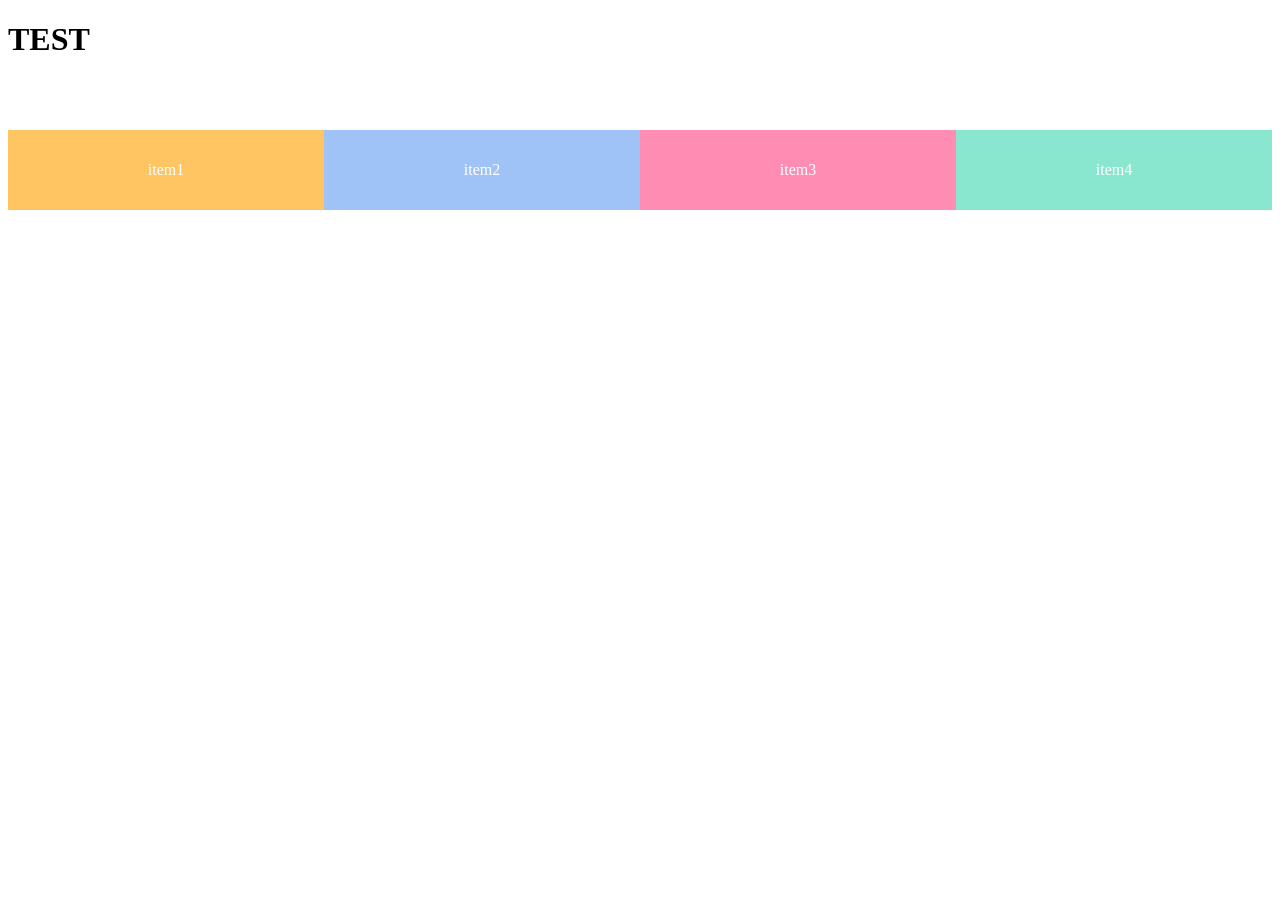
==== index.html @ 7c32e15a "Update index.html" ====
<!DOCTYPE html>
<html lang="jp">
<head>
  <meta charset="UTF-8">
  <meta name="viewport" content="width=device-width, initial-scale=1.0">
  <meta http-equiv="X-UA-Compatible" content="ie=edge">
  <link rel="stylesheet" href="stylesheet.css">
  <title>190914test</title>
</head>
<body>
  <h1>TEST</h1>
  <ul class="flex-list">
    <li class="li1">item1</li>
    <li class="li2">item2</li>
    <li class="li3">item3</li>
    <li class="li4">item4</li>
  </ul>
</body>
</html>
---- stylesheet.css ----
ul {
  list-style: none;
  margin: 0;
  padding: 50px 0px;
  text-align: center;
}

li {
  color: white;
  height: 80px;
  line-height: 80px;
}

.li1 {
  background-color: #ffc562;
}

.li2 {
  background-color: #a0c3f7;
}

.li3 {
  background-color: #ff8db3;
}

.li4 {
  background-color: #88e7ce;
}

.flex-list {
  display: flex;
}

.flex-list li {
  flex: auto;

}



@media (max-width: 1000px) {
  .flex-list {
    flex-wrap: wrap;
  }

  .flex-list li {
    width: 50%;
  }

}


@media (max-width: 640px) {
  .flex-list {
    flex-direction: column;
  }

  .flex-list li {
    margin: 0 auto;
  }

}
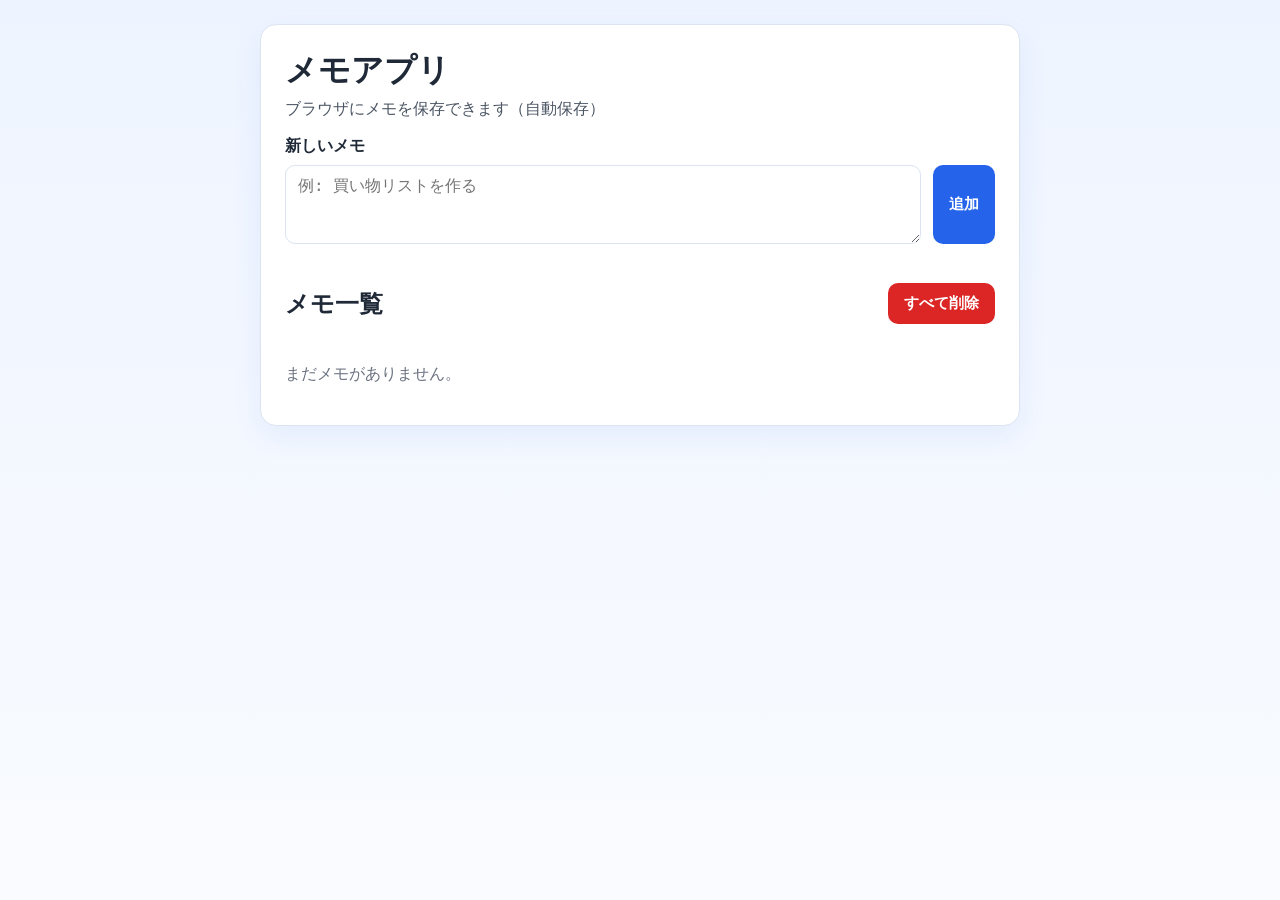
==== commit 037d312a: "Add browser memo app with localStorage persistence" ====
--- a/index.html
+++ b/index.html
@@ -1,19 +1,44 @@
 <!DOCTYPE html>
-<html lang="jp">
+<html lang="ja">
 <head>
   <meta charset="UTF-8">
   <meta name="viewport" content="width=device-width, initial-scale=1.0">
-  <meta http-equiv="X-UA-Compatible" content="ie=edge">
   <link rel="stylesheet" href="stylesheet.css">
-  <title>190914test</title>
+  <title>メモアプリ</title>
 </head>
 <body>
-  <h1>TEST</h1>
-  <ul class="flex-list">
-    <li class="li1">item1</li>
-    <li class="li2">item2</li>
-    <li class="li3">item3</li>
-    <li class="li4">item4</li>
-  </ul>
+  <main class="app">
+    <h1>メモアプリ</h1>
+    <p class="subtitle">ブラウザにメモを保存できます（自動保存）</p>
+
+    <section class="memo-form" aria-label="メモ作成フォーム">
+      <label for="memo-input">新しいメモ</label>
+      <div class="input-row">
+        <textarea id="memo-input" rows="3" placeholder="例: 買い物リストを作る"></textarea>
+        <button id="add-button" type="button">追加</button>
+      </div>
+    </section>
+
+    <section class="memo-list-section" aria-live="polite">
+      <div class="list-header">
+        <h2>メモ一覧</h2>
+        <button id="clear-button" type="button" class="danger">すべて削除</button>
+      </div>
+      <ul id="memo-list" class="memo-list"></ul>
+      <p id="empty-message" class="empty-message">まだメモがありません。</p>
+    </section>
+  </main>
+
+  <template id="memo-item-template">
+    <li class="memo-item">
+      <input class="memo-text" type="text" aria-label="メモ内容">
+      <div class="memo-actions">
+        <button type="button" class="save-button">保存</button>
+        <button type="button" class="delete-button danger">削除</button>
+      </div>
+    </li>
+  </template>
+
+  <script src="script.js" defer></script>
 </body>
 </html>
--- a/stylesheet.css
+++ b/stylesheet.css
@@ -1,62 +1,148 @@
-ul {
-  list-style: none;
-  margin: 0;
-  padding: 50px 0px;
-  text-align: center;
+:root {
+  --bg: #f4f7fb;
+  --card: #ffffff;
+  --text: #1f2937;
+  --primary: #2563eb;
+  --primary-hover: #1d4ed8;
+  --danger: #dc2626;
+  --danger-hover: #b91c1c;
+  --border: #dbe4f0;
 }
 
-li {
-  color: white;
-  height: 80px;
-  line-height: 80px;
+* {
+  box-sizing: border-box;
 }
 
-.li1 {
-  background-color: #ffc562;
+body {
+  margin: 0;
+  font-family: -apple-system, BlinkMacSystemFont, "Segoe UI", sans-serif;
+  color: var(--text);
+  background: linear-gradient(180deg, #eef4ff, #f9fbff);
+  min-height: 100vh;
+  padding: 24px;
 }
 
-.li2 {
-  background-color: #a0c3f7;
+.app {
+  max-width: 760px;
+  margin: 0 auto;
+  background: var(--card);
+  border: 1px solid var(--border);
+  border-radius: 16px;
+  padding: 24px;
+  box-shadow: 0 10px 30px rgba(37, 99, 235, 0.08);
 }
 
-.li3 {
-  background-color: #ff8db3;
+h1 {
+  margin: 0;
 }
 
-.li4 {
-  background-color: #88e7ce;
+.subtitle {
+  color: #4b5563;
+  margin-top: 6px;
 }
 
-.flex-list {
-  display: flex;
+.memo-form label {
+  display: block;
+  font-weight: 600;
+  margin-bottom: 8px;
 }
 
-.flex-list li {
-  flex: auto;
-
+.input-row {
+  display: grid;
+  grid-template-columns: 1fr auto;
+  gap: 12px;
 }
 
+textarea,
+.memo-text {
+  width: 100%;
+  border: 1px solid var(--border);
+  border-radius: 10px;
+  padding: 10px 12px;
+  font-size: 1rem;
+}
 
+button {
+  border: none;
+  border-radius: 10px;
+  padding: 10px 16px;
+  font-size: 0.95rem;
+  font-weight: 600;
+  color: #fff;
+  background: var(--primary);
+  cursor: pointer;
+}
 
-@media (max-width: 1000px) {
-  .flex-list {
-    flex-wrap: wrap;
+button:hover {
+  background: var(--primary-hover);
+}
+
+button.danger {
+  background: var(--danger);
+}
+
+button.danger:hover {
+  background: var(--danger-hover);
+}
+
+.memo-list-section {
+  margin-top: 24px;
+}
+
+.list-header {
+  display: flex;
+  justify-content: space-between;
+  align-items: center;
+  gap: 12px;
+}
+
+.memo-list {
+  list-style: none;
+  margin: 12px 0 0;
+  padding: 0;
+  display: grid;
+  gap: 12px;
+}
+
+.memo-item {
+  border: 1px solid var(--border);
+  border-radius: 12px;
+  padding: 10px;
+  display: grid;
+  gap: 10px;
+  background: #fdfefe;
+}
+
+.memo-actions {
+  display: flex;
+  justify-content: flex-end;
+  gap: 8px;
+}
+
+.empty-message {
+  color: #6b7280;
+  margin-top: 12px;
+}
+
+@media (max-width: 640px) {
+  body {
+    padding: 16px;
   }
 
-  .flex-list li {
-    width: 50%;
+  .app {
+    padding: 16px;
   }
 
-}
+  .input-row {
+    grid-template-columns: 1fr;
+  }
 
+  .list-header {
+    flex-direction: column;
+    align-items: stretch;
+  }
 
-@media (max-width: 640px) {
-  .flex-list {
+  .memo-actions {
     flex-direction: column;
   }
-
-  .flex-list li {
-    margin: 0 auto;
-  }
-
 }
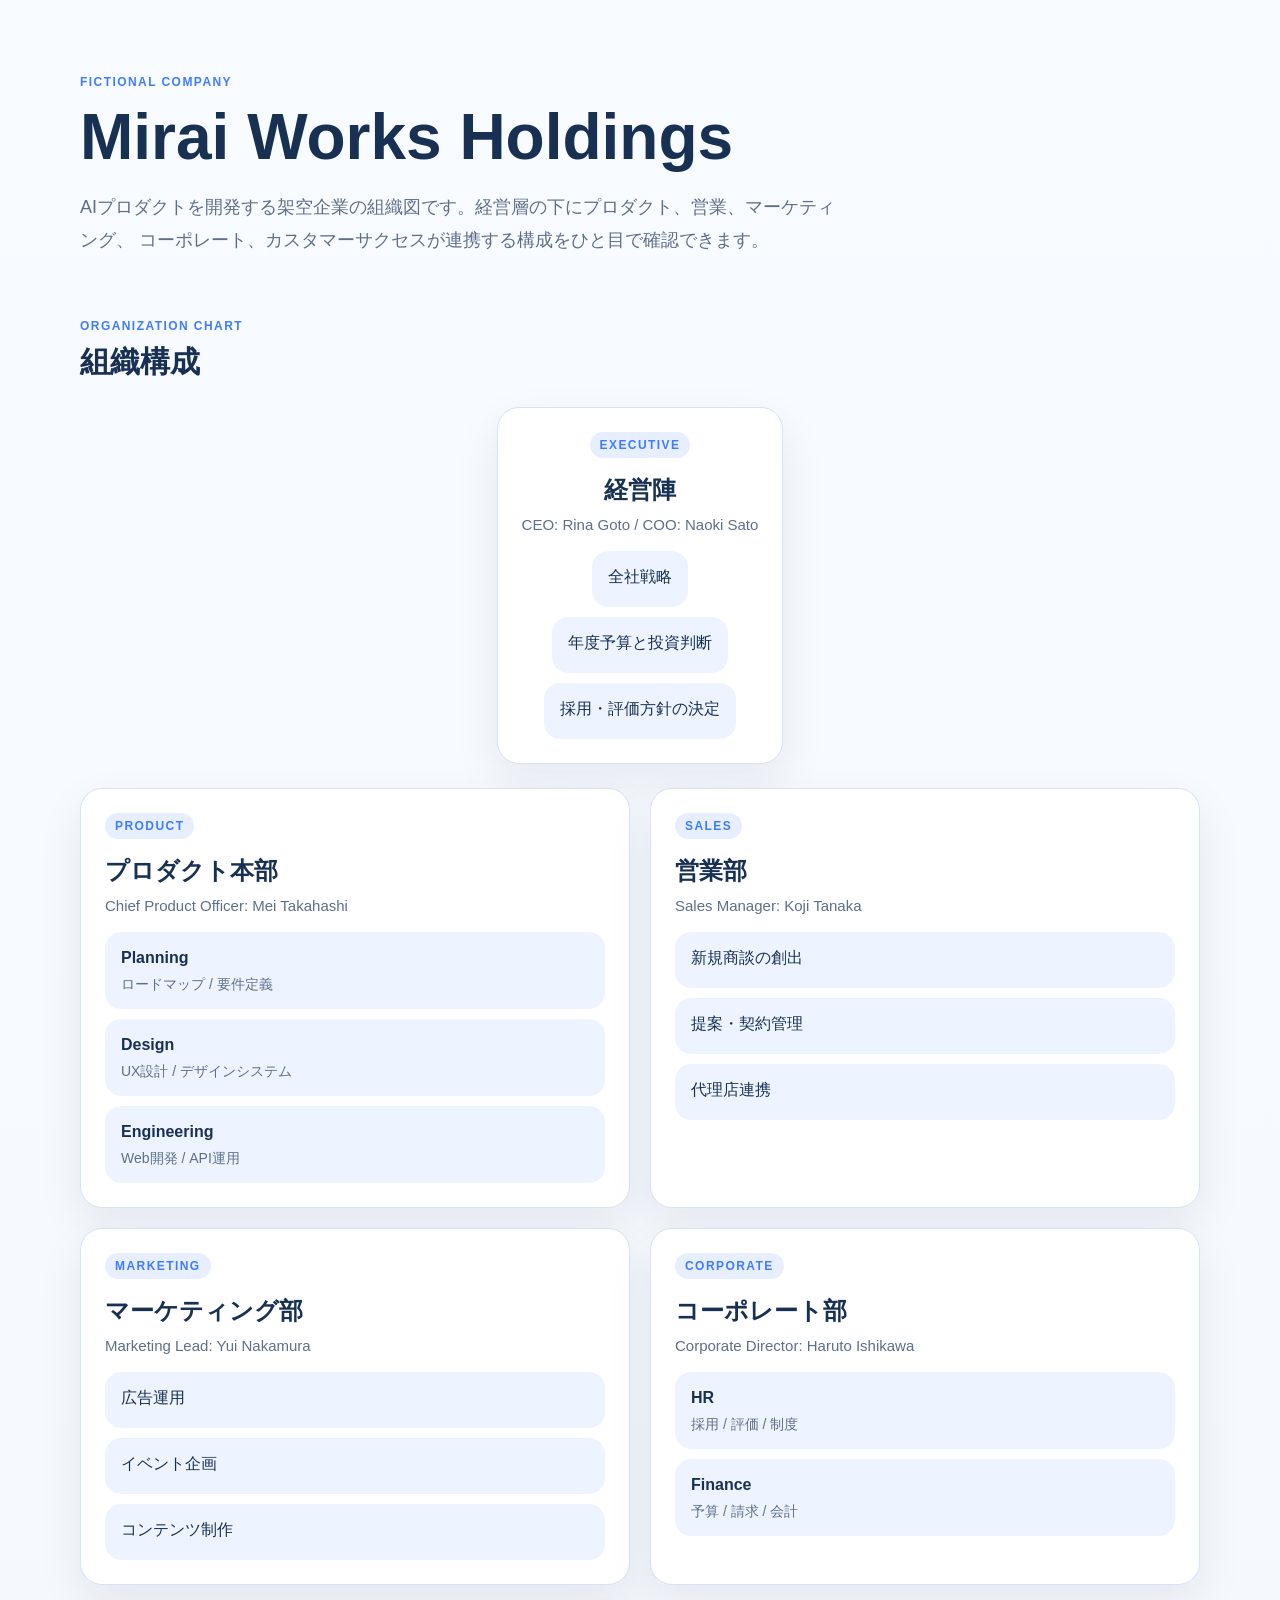
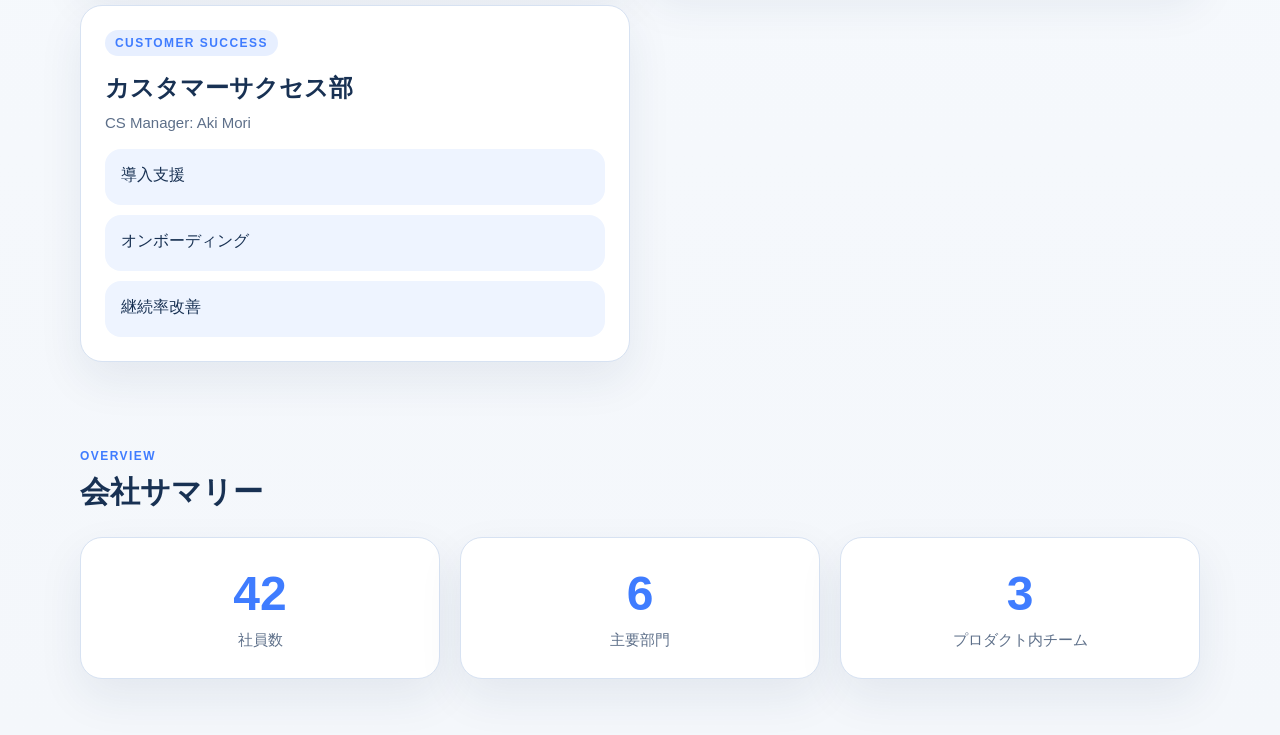
==== commit bcf9c9b5: "Build fictional company organization page" ====
--- a/index.html
+++ b/index.html
@@ -3,42 +3,117 @@
 <head>
   <meta charset="UTF-8">
   <meta name="viewport" content="width=device-width, initial-scale=1.0">
+  <meta http-equiv="X-UA-Compatible" content="ie=edge">
   <link rel="stylesheet" href="stylesheet.css">
-  <title>メモアプリ</title>
+  <title>Mirai Works Holdings | 組織図</title>
 </head>
 <body>
-  <main class="app">
-    <h1>メモアプリ</h1>
-    <p class="subtitle">ブラウザにメモを保存できます（自動保存）</p>
+  <header class="hero">
+    <p class="eyebrow">FICTIONAL COMPANY</p>
+    <h1>Mirai Works Holdings</h1>
+    <p class="hero-text">
+      AIプロダクトを開発する架空企業の組織図です。経営層の下にプロダクト、営業、マーケティング、
+      コーポレート、カスタマーサクセスが連携する構成をひと目で確認できます。
+    </p>
+  </header>
 
-    <section class="memo-form" aria-label="メモ作成フォーム">
-      <label for="memo-input">新しいメモ</label>
-      <div class="input-row">
-        <textarea id="memo-input" rows="3" placeholder="例: 買い物リストを作る"></textarea>
-        <button id="add-button" type="button">追加</button>
+  <main>
+    <section class="section">
+      <div class="section-heading">
+        <p class="section-label">Organization Chart</p>
+        <h2>組織構成</h2>
+      </div>
+
+      <div class="org-chart">
+        <article class="org-card executive-card">
+          <span class="card-tag">Executive</span>
+          <h3>経営陣</h3>
+          <p class="lead">CEO: Rina Goto / COO: Naoki Sato</p>
+          <ul>
+            <li>全社戦略</li>
+            <li>年度予算と投資判断</li>
+            <li>採用・評価方針の決定</li>
+          </ul>
+        </article>
+
+        <div class="org-grid">
+          <article class="org-card product-card">
+            <span class="card-tag">Product</span>
+            <h3>プロダクト本部</h3>
+            <p class="lead">Chief Product Officer: Mei Takahashi</p>
+            <ul class="subteams">
+              <li><strong>Planning</strong><span>ロードマップ / 要件定義</span></li>
+              <li><strong>Design</strong><span>UX設計 / デザインシステム</span></li>
+              <li><strong>Engineering</strong><span>Web開発 / API運用</span></li>
+            </ul>
+          </article>
+
+          <article class="org-card sales-card">
+            <span class="card-tag">Sales</span>
+            <h3>営業部</h3>
+            <p class="lead">Sales Manager: Koji Tanaka</p>
+            <ul>
+              <li>新規商談の創出</li>
+              <li>提案・契約管理</li>
+              <li>代理店連携</li>
+            </ul>
+          </article>
+
+          <article class="org-card marketing-card">
+            <span class="card-tag">Marketing</span>
+            <h3>マーケティング部</h3>
+            <p class="lead">Marketing Lead: Yui Nakamura</p>
+            <ul>
+              <li>広告運用</li>
+              <li>イベント企画</li>
+              <li>コンテンツ制作</li>
+            </ul>
+          </article>
+
+          <article class="org-card corporate-card">
+            <span class="card-tag">Corporate</span>
+            <h3>コーポレート部</h3>
+            <p class="lead">Corporate Director: Haruto Ishikawa</p>
+            <ul class="subteams compact">
+              <li><strong>HR</strong><span>採用 / 評価 / 制度</span></li>
+              <li><strong>Finance</strong><span>予算 / 請求 / 会計</span></li>
+            </ul>
+          </article>
+
+          <article class="org-card success-card">
+            <span class="card-tag">Customer Success</span>
+            <h3>カスタマーサクセス部</h3>
+            <p class="lead">CS Manager: Aki Mori</p>
+            <ul>
+              <li>導入支援</li>
+              <li>オンボーディング</li>
+              <li>継続率改善</li>
+            </ul>
+          </article>
+        </div>
       </div>
     </section>
 
-    <section class="memo-list-section" aria-live="polite">
-      <div class="list-header">
-        <h2>メモ一覧</h2>
-        <button id="clear-button" type="button" class="danger">すべて削除</button>
+    <section class="section metrics-section">
+      <div class="section-heading">
+        <p class="section-label">Overview</p>
+        <h2>会社サマリー</h2>
       </div>
-      <ul id="memo-list" class="memo-list"></ul>
-      <p id="empty-message" class="empty-message">まだメモがありません。</p>
+      <div class="metrics-grid">
+        <article class="metric-card">
+          <span class="metric-value">42</span>
+          <span class="metric-label">社員数</span>
+        </article>
+        <article class="metric-card">
+          <span class="metric-value">6</span>
+          <span class="metric-label">主要部門</span>
+        </article>
+        <article class="metric-card">
+          <span class="metric-value">3</span>
+          <span class="metric-label">プロダクト内チーム</span>
+        </article>
+      </div>
     </section>
   </main>
-
-  <template id="memo-item-template">
-    <li class="memo-item">
-      <input class="memo-text" type="text" aria-label="メモ内容">
-      <div class="memo-actions">
-        <button type="button" class="save-button">保存</button>
-        <button type="button" class="delete-button danger">削除</button>
-      </div>
-    </li>
-  </template>
-
-  <script src="script.js" defer></script>
 </body>
 </html>
--- a/stylesheet.css
+++ b/stylesheet.css
@@ -1,12 +1,13 @@
 :root {
   --bg: #f4f7fb;
-  --card: #ffffff;
-  --text: #1f2937;
-  --primary: #2563eb;
-  --primary-hover: #1d4ed8;
-  --danger: #dc2626;
-  --danger-hover: #b91c1c;
-  --border: #dbe4f0;
+  --surface: #ffffff;
+  --surface-soft: #eef4ff;
+  --text: #183153;
+  --muted: #5d6f89;
+  --line: #d7e2f2;
+  --accent: #3f7cff;
+  --accent-soft: rgba(63, 124, 255, 0.12);
+  --shadow: 0 18px 45px rgba(24, 49, 83, 0.08);
 }
 
 * {
@@ -15,134 +16,204 @@
 
 body {
   margin: 0;
-  font-family: -apple-system, BlinkMacSystemFont, "Segoe UI", sans-serif;
+  font-family: "Hiragino Sans", "Yu Gothic", sans-serif;
+  background: linear-gradient(180deg, #f8fbff 0%, var(--bg) 100%);
   color: var(--text);
-  background: linear-gradient(180deg, #eef4ff, #f9fbff);
-  min-height: 100vh;
+}
+
+h1,
+h2,
+h3,
+p,
+ul {
+  margin: 0;
+}
+
+ul {
+  padding: 0;
+  list-style: none;
+}
+
+.hero,
+.section {
+  width: min(1120px, calc(100% - 32px));
+  margin: 0 auto;
+}
+
+.hero {
+  padding: 72px 0 32px;
+}
+
+.eyebrow,
+.section-label,
+.card-tag {
+  display: inline-block;
+  letter-spacing: 0.12em;
+  text-transform: uppercase;
+  font-size: 12px;
+  font-weight: 700;
+}
+
+.eyebrow,
+.section-label {
+  color: var(--accent);
+}
+
+.hero h1 {
+  margin-top: 14px;
+  font-size: clamp(36px, 6vw, 64px);
+  line-height: 1.05;
+}
+
+.hero-text {
+  max-width: 760px;
+  margin-top: 20px;
+  font-size: 18px;
+  line-height: 1.8;
+  color: var(--muted);
+}
+
+.section {
+  padding: 28px 0 56px;
+}
+
+.section-heading {
+  margin-bottom: 24px;
+}
+
+.section-heading h2 {
+  margin-top: 8px;
+  font-size: 30px;
+}
+
+.org-chart {
+  display: grid;
+  gap: 24px;
+}
+
+.executive-card {
+  max-width: 520px;
+  margin: 0 auto;
+  text-align: center;
+}
+
+.executive-card ul {
+  justify-items: center;
+}
+
+.org-grid {
+  display: grid;
+  grid-template-columns: repeat(2, minmax(0, 1fr));
+  gap: 20px;
+}
+
+.org-card,
+.metric-card {
+  background: var(--surface);
+  border: 1px solid var(--line);
+  border-radius: 22px;
+  box-shadow: var(--shadow);
+}
+
+.org-card {
   padding: 24px;
 }
 
-.app {
-  max-width: 760px;
-  margin: 0 auto;
-  background: var(--card);
-  border: 1px solid var(--border);
+.card-tag {
+  padding: 6px 10px;
+  border-radius: 999px;
+  color: var(--accent);
+  background: var(--accent-soft);
+}
+
+.org-card h3 {
+  margin-top: 16px;
+  font-size: 24px;
+}
+
+.lead {
+  margin-top: 10px;
+  color: var(--muted);
+  font-size: 15px;
+}
+
+.org-card ul {
+  display: grid;
+  gap: 10px;
+  margin-top: 18px;
+}
+
+.org-card li {
+  min-height: 56px;
+  padding: 14px 16px;
+  line-height: 1.5;
   border-radius: 16px;
-  padding: 24px;
-  box-shadow: 0 10px 30px rgba(37, 99, 235, 0.08);
-}
-
-h1 {
-  margin: 0;
-}
-
-.subtitle {
-  color: #4b5563;
-  margin-top: 6px;
-}
-
-.memo-form label {
+  background: var(--surface-soft);
+}
+
+.subteams li {
+  display: flex;
+  flex-direction: column;
+  gap: 4px;
+}
+
+.subteams span {
+  color: var(--muted);
+  font-size: 14px;
+}
+
+.metrics-grid {
+  display: grid;
+  grid-template-columns: repeat(3, minmax(0, 1fr));
+  gap: 20px;
+}
+
+.metric-card {
+  padding: 28px 20px;
+  text-align: center;
+}
+
+.metric-value {
   display: block;
-  font-weight: 600;
-  margin-bottom: 8px;
-}
-
-.input-row {
-  display: grid;
-  grid-template-columns: 1fr auto;
-  gap: 12px;
-}
-
-textarea,
-.memo-text {
-  width: 100%;
-  border: 1px solid var(--border);
-  border-radius: 10px;
-  padding: 10px 12px;
-  font-size: 1rem;
-}
-
-button {
-  border: none;
-  border-radius: 10px;
-  padding: 10px 16px;
-  font-size: 0.95rem;
-  font-weight: 600;
-  color: #fff;
-  background: var(--primary);
-  cursor: pointer;
-}
-
-button:hover {
-  background: var(--primary-hover);
-}
-
-button.danger {
-  background: var(--danger);
-}
-
-button.danger:hover {
-  background: var(--danger-hover);
-}
-
-.memo-list-section {
-  margin-top: 24px;
-}
-
-.list-header {
-  display: flex;
-  justify-content: space-between;
-  align-items: center;
-  gap: 12px;
-}
-
-.memo-list {
-  list-style: none;
-  margin: 12px 0 0;
-  padding: 0;
-  display: grid;
-  gap: 12px;
-}
-
-.memo-item {
-  border: 1px solid var(--border);
-  border-radius: 12px;
-  padding: 10px;
-  display: grid;
-  gap: 10px;
-  background: #fdfefe;
-}
-
-.memo-actions {
-  display: flex;
-  justify-content: flex-end;
-  gap: 8px;
-}
-
-.empty-message {
-  color: #6b7280;
-  margin-top: 12px;
+  font-size: clamp(32px, 5vw, 48px);
+  font-weight: 700;
+  color: var(--accent);
+}
+
+.metric-label {
+  display: block;
+  margin-top: 10px;
+  color: var(--muted);
+  font-size: 15px;
+}
+
+@media (max-width: 900px) {
+  .hero {
+    padding-top: 56px;
+  }
+
+  .org-grid,
+  .metrics-grid {
+    grid-template-columns: 1fr;
+  }
 }
 
 @media (max-width: 640px) {
-  body {
-    padding: 16px;
-  }
-
-  .app {
-    padding: 16px;
-  }
-
-  .input-row {
-    grid-template-columns: 1fr;
-  }
-
-  .list-header {
-    flex-direction: column;
-    align-items: stretch;
-  }
-
-  .memo-actions {
-    flex-direction: column;
-  }
-}
+  .hero,
+  .section {
+    width: min(100% - 20px, 1120px);
+  }
+
+  .hero-text {
+    font-size: 16px;
+  }
+
+  .org-card,
+  .metric-card {
+    border-radius: 18px;
+  }
+
+  .org-card {
+    padding: 20px;
+  }
+}
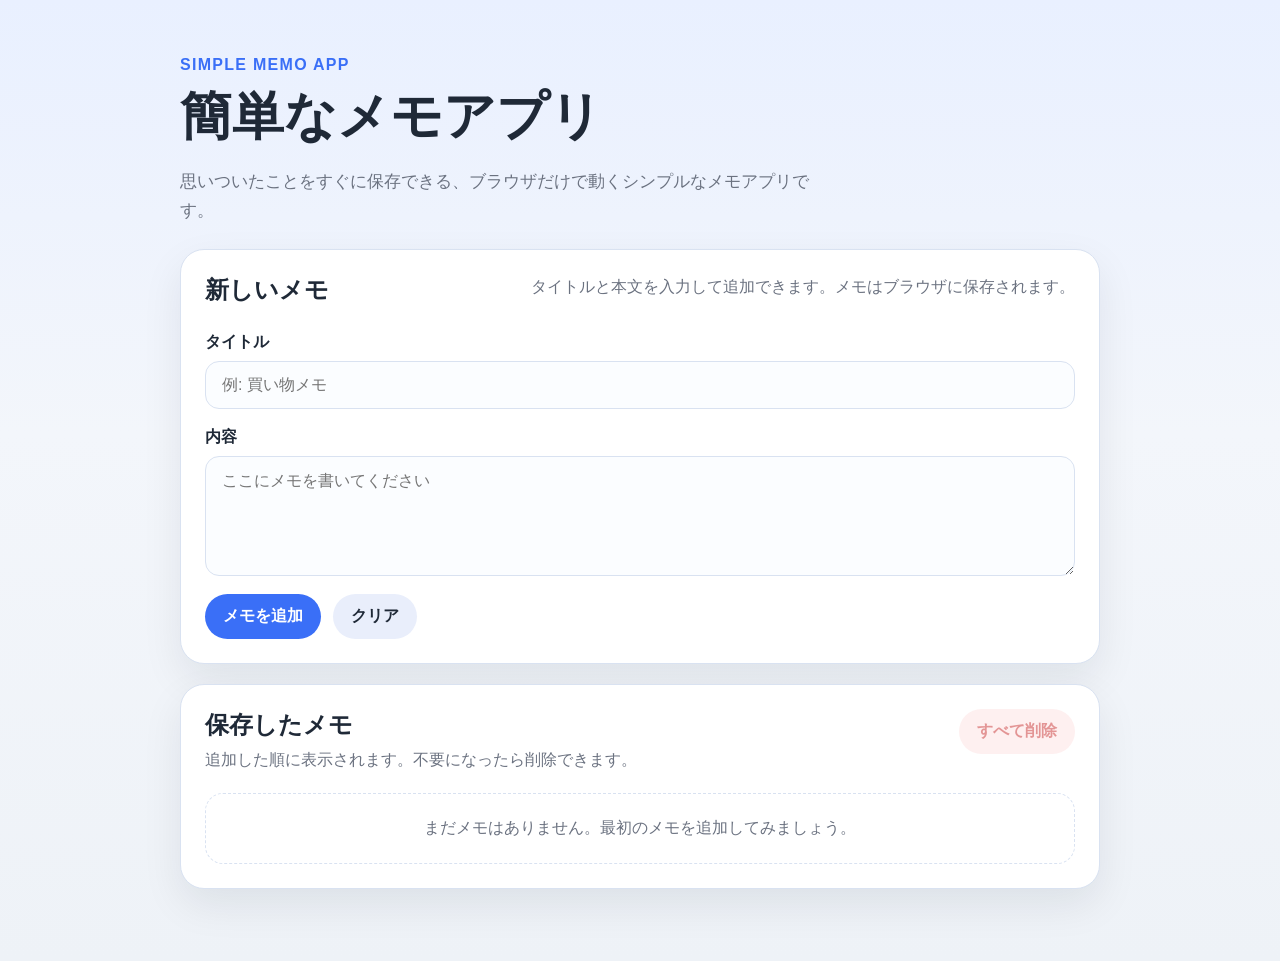
==== commit 370cdbf1: "Add simple browser memo app" ====
--- a/index.html
+++ b/index.html
@@ -5,115 +5,156 @@
   <meta name="viewport" content="width=device-width, initial-scale=1.0">
   <meta http-equiv="X-UA-Compatible" content="ie=edge">
   <link rel="stylesheet" href="stylesheet.css">
-  <title>Mirai Works Holdings | 組織図</title>
+  <title>Simple Memo App</title>
 </head>
 <body>
-  <header class="hero">
-    <p class="eyebrow">FICTIONAL COMPANY</p>
-    <h1>Mirai Works Holdings</h1>
-    <p class="hero-text">
-      AIプロダクトを開発する架空企業の組織図です。経営層の下にプロダクト、営業、マーケティング、
-      コーポレート、カスタマーサクセスが連携する構成をひと目で確認できます。
-    </p>
-  </header>
+  <main class="app-shell">
+    <section class="hero">
+      <p class="eyebrow">Simple Memo App</p>
+      <h1>簡単なメモアプリ</h1>
+      <p class="hero-copy">思いついたことをすぐに保存できる、ブラウザだけで動くシンプルなメモアプリです。</p>
+    </section>
 
-  <main>
-    <section class="section">
-      <div class="section-heading">
-        <p class="section-label">Organization Chart</p>
-        <h2>組織構成</h2>
+    <section class="memo-card" aria-labelledby="memo-form-title">
+      <div class="card-header">
+        <h2 id="memo-form-title">新しいメモ</h2>
+        <p>タイトルと本文を入力して追加できます。メモはブラウザに保存されます。</p>
       </div>
 
-      <div class="org-chart">
-        <article class="org-card executive-card">
-          <span class="card-tag">Executive</span>
-          <h3>経営陣</h3>
-          <p class="lead">CEO: Rina Goto / COO: Naoki Sato</p>
-          <ul>
-            <li>全社戦略</li>
-            <li>年度予算と投資判断</li>
-            <li>採用・評価方針の決定</li>
-          </ul>
-        </article>
+      <form id="memo-form" class="memo-form">
+        <label class="field">
+          <span>タイトル</span>
+          <input id="memo-title" name="title" type="text" maxlength="40" placeholder="例: 買い物メモ" required>
+        </label>
 
-        <div class="org-grid">
-          <article class="org-card product-card">
-            <span class="card-tag">Product</span>
-            <h3>プロダクト本部</h3>
-            <p class="lead">Chief Product Officer: Mei Takahashi</p>
-            <ul class="subteams">
-              <li><strong>Planning</strong><span>ロードマップ / 要件定義</span></li>
-              <li><strong>Design</strong><span>UX設計 / デザインシステム</span></li>
-              <li><strong>Engineering</strong><span>Web開発 / API運用</span></li>
-            </ul>
-          </article>
+        <label class="field">
+          <span>内容</span>
+          <textarea id="memo-content" name="content" rows="5" maxlength="300" placeholder="ここにメモを書いてください" required></textarea>
+        </label>
 
-          <article class="org-card sales-card">
-            <span class="card-tag">Sales</span>
-            <h3>営業部</h3>
-            <p class="lead">Sales Manager: Koji Tanaka</p>
-            <ul>
-              <li>新規商談の創出</li>
-              <li>提案・契約管理</li>
-              <li>代理店連携</li>
-            </ul>
-          </article>
-
-          <article class="org-card marketing-card">
-            <span class="card-tag">Marketing</span>
-            <h3>マーケティング部</h3>
-            <p class="lead">Marketing Lead: Yui Nakamura</p>
-            <ul>
-              <li>広告運用</li>
-              <li>イベント企画</li>
-              <li>コンテンツ制作</li>
-            </ul>
-          </article>
-
-          <article class="org-card corporate-card">
-            <span class="card-tag">Corporate</span>
-            <h3>コーポレート部</h3>
-            <p class="lead">Corporate Director: Haruto Ishikawa</p>
-            <ul class="subteams compact">
-              <li><strong>HR</strong><span>採用 / 評価 / 制度</span></li>
-              <li><strong>Finance</strong><span>予算 / 請求 / 会計</span></li>
-            </ul>
-          </article>
-
-          <article class="org-card success-card">
-            <span class="card-tag">Customer Success</span>
-            <h3>カスタマーサクセス部</h3>
-            <p class="lead">CS Manager: Aki Mori</p>
-            <ul>
-              <li>導入支援</li>
-              <li>オンボーディング</li>
-              <li>継続率改善</li>
-            </ul>
-          </article>
+        <div class="form-actions">
+          <button type="submit" class="primary-button">メモを追加</button>
+          <button type="reset" class="secondary-button">クリア</button>
         </div>
-      </div>
+      </form>
     </section>
 
-    <section class="section metrics-section">
-      <div class="section-heading">
-        <p class="section-label">Overview</p>
-        <h2>会社サマリー</h2>
+    <section class="memo-card" aria-labelledby="memo-list-title">
+      <div class="card-header list-header">
+        <div>
+          <h2 id="memo-list-title">保存したメモ</h2>
+          <p>追加した順に表示されます。不要になったら削除できます。</p>
+        </div>
+        <button id="clear-all" type="button" class="danger-button">すべて削除</button>
       </div>
-      <div class="metrics-grid">
-        <article class="metric-card">
-          <span class="metric-value">42</span>
-          <span class="metric-label">社員数</span>
-        </article>
-        <article class="metric-card">
-          <span class="metric-value">6</span>
-          <span class="metric-label">主要部門</span>
-        </article>
-        <article class="metric-card">
-          <span class="metric-value">3</span>
-          <span class="metric-label">プロダクト内チーム</span>
-        </article>
-      </div>
+
+      <p id="empty-state" class="empty-state">まだメモはありません。最初のメモを追加してみましょう。</p>
+      <div id="memo-list" class="memo-list" aria-live="polite"></div>
     </section>
   </main>
+
+  <template id="memo-item-template">
+    <article class="memo-item">
+      <div class="memo-item__body">
+        <h3 class="memo-item__title"></h3>
+        <p class="memo-item__content"></p>
+        <time class="memo-item__date"></time>
+      </div>
+      <button type="button" class="icon-button" aria-label="メモを削除">削除</button>
+    </article>
+  </template>
+
+  <script>
+    const STORAGE_KEY = 'simple-memo-app-items';
+    const memoForm = document.getElementById('memo-form');
+    const memoTitle = document.getElementById('memo-title');
+    const memoContent = document.getElementById('memo-content');
+    const memoList = document.getElementById('memo-list');
+    const emptyState = document.getElementById('empty-state');
+    const clearAllButton = document.getElementById('clear-all');
+    const memoTemplate = document.getElementById('memo-item-template');
+
+    const formatDate = (isoString) => {
+      const date = new Date(isoString);
+      return new Intl.DateTimeFormat('ja-JP', {
+        dateStyle: 'medium',
+        timeStyle: 'short'
+      }).format(date);
+    };
+
+    const loadMemos = () => {
+      try {
+        return JSON.parse(localStorage.getItem(STORAGE_KEY)) ?? [];
+      } catch (error) {
+        console.error('Failed to parse memos from localStorage.', error);
+        return [];
+      }
+    };
+
+    let memos = loadMemos();
+
+    const saveMemos = () => {
+      localStorage.setItem(STORAGE_KEY, JSON.stringify(memos));
+    };
+
+    const toggleEmptyState = () => {
+      const hasMemos = memos.length > 0;
+      emptyState.hidden = hasMemos;
+      clearAllButton.disabled = !hasMemos;
+    };
+
+    const renderMemos = () => {
+      memoList.innerHTML = '';
+
+      memos.forEach((memo) => {
+        const memoNode = memoTemplate.content.firstElementChild.cloneNode(true);
+        memoNode.querySelector('.memo-item__title').textContent = memo.title;
+        memoNode.querySelector('.memo-item__content').textContent = memo.content;
+        memoNode.querySelector('.memo-item__date').textContent = `保存日時: ${formatDate(memo.createdAt)}`;
+        memoNode.querySelector('.icon-button').addEventListener('click', () => {
+          memos = memos.filter((item) => item.id !== memo.id);
+          saveMemos();
+          renderMemos();
+        });
+        memoList.appendChild(memoNode);
+      });
+
+      toggleEmptyState();
+    };
+
+    memoForm.addEventListener('submit', (event) => {
+      event.preventDefault();
+
+      const title = memoTitle.value.trim();
+      const content = memoContent.value.trim();
+      if (!title || !content) {
+        return;
+      }
+
+      memos.unshift({
+        id: crypto.randomUUID(),
+        title,
+        content,
+        createdAt: new Date().toISOString()
+      });
+
+      saveMemos();
+      renderMemos();
+      memoForm.reset();
+      memoTitle.focus();
+    });
+
+    clearAllButton.addEventListener('click', () => {
+      if (memos.length === 0) {
+        return;
+      }
+
+      memos = [];
+      saveMemos();
+      renderMemos();
+    });
+
+    renderMemos();
+  </script>
 </body>
 </html>
--- a/stylesheet.css
+++ b/stylesheet.css
@@ -1,13 +1,15 @@
 :root {
-  --bg: #f4f7fb;
-  --surface: #ffffff;
-  --surface-soft: #eef4ff;
-  --text: #183153;
-  --muted: #5d6f89;
-  --line: #d7e2f2;
-  --accent: #3f7cff;
-  --accent-soft: rgba(63, 124, 255, 0.12);
-  --shadow: 0 18px 45px rgba(24, 49, 83, 0.08);
+  color-scheme: light;
+  --page-background: #f3f6fb;
+  --card-background: #ffffff;
+  --primary: #3a6ff7;
+  --primary-dark: #2956c9;
+  --danger: #ef4444;
+  --danger-dark: #c92d2d;
+  --text-main: #1f2937;
+  --text-subtle: #6b7280;
+  --border: #d9e2f1;
+  --shadow: 0 16px 40px rgba(15, 23, 42, 0.08);
 }
 
 * {
@@ -16,204 +18,235 @@
 
 body {
   margin: 0;
-  font-family: "Hiragino Sans", "Yu Gothic", sans-serif;
-  background: linear-gradient(180deg, #f8fbff 0%, var(--bg) 100%);
-  color: var(--text);
-}
-
-h1,
-h2,
-h3,
-p,
-ul {
-  margin: 0;
-}
-
-ul {
-  padding: 0;
-  list-style: none;
-}
-
-.hero,
-.section {
-  width: min(1120px, calc(100% - 32px));
+  min-height: 100vh;
+  font-family: 'Hiragino Sans', 'Yu Gothic', sans-serif;
+  background: linear-gradient(180deg, #e9f0ff 0%, var(--page-background) 45%, #eef2f7 100%);
+  color: var(--text-main);
+}
+
+button,
+input,
+textarea {
+  font: inherit;
+}
+
+button {
+  cursor: pointer;
+}
+
+.app-shell {
+  width: min(100%, 960px);
   margin: 0 auto;
+  padding: 56px 20px 72px;
 }
 
 .hero {
-  padding: 72px 0 32px;
-}
-
-.eyebrow,
-.section-label,
-.card-tag {
-  display: inline-block;
-  letter-spacing: 0.12em;
+  margin-bottom: 24px;
+}
+
+.eyebrow {
+  margin: 0 0 8px;
+  color: var(--primary);
+  font-weight: 700;
+  letter-spacing: 0.08em;
   text-transform: uppercase;
-  font-size: 12px;
+}
+
+.hero h1 {
+  margin: 0;
+  font-size: clamp(2rem, 5vw, 3.25rem);
+}
+
+.hero-copy {
+  max-width: 640px;
+  margin: 16px 0 0;
+  color: var(--text-subtle);
+  font-size: 1.05rem;
+  line-height: 1.7;
+}
+
+.memo-card {
+  background: var(--card-background);
+  border: 1px solid var(--border);
+  border-radius: 24px;
+  box-shadow: var(--shadow);
+  padding: 24px;
+}
+
+.memo-card + .memo-card {
+  margin-top: 20px;
+}
+
+.card-header {
+  display: flex;
+  align-items: flex-start;
+  justify-content: space-between;
+  gap: 16px;
+  margin-bottom: 20px;
+}
+
+.card-header h2 {
+  margin: 0 0 6px;
+}
+
+.card-header p {
+  margin: 0;
+  color: var(--text-subtle);
+  line-height: 1.6;
+}
+
+.memo-form {
+  display: grid;
+  gap: 18px;
+}
+
+.field {
+  display: grid;
+  gap: 8px;
+}
+
+.field span {
   font-weight: 700;
 }
 
-.eyebrow,
-.section-label {
-  color: var(--accent);
-}
-
-.hero h1 {
-  margin-top: 14px;
-  font-size: clamp(36px, 6vw, 64px);
-  line-height: 1.05;
-}
-
-.hero-text {
-  max-width: 760px;
-  margin-top: 20px;
-  font-size: 18px;
-  line-height: 1.8;
-  color: var(--muted);
-}
-
-.section {
-  padding: 28px 0 56px;
-}
-
-.section-heading {
-  margin-bottom: 24px;
-}
-
-.section-heading h2 {
-  margin-top: 8px;
-  font-size: 30px;
-}
-
-.org-chart {
+.field input,
+.field textarea {
+  width: 100%;
+  border: 1px solid var(--border);
+  border-radius: 14px;
+  padding: 14px 16px;
+  background: #fbfdff;
+  transition: border-color 0.2s ease, box-shadow 0.2s ease;
+}
+
+.field input:focus,
+.field textarea:focus {
+  outline: none;
+  border-color: var(--primary);
+  box-shadow: 0 0 0 4px rgba(58, 111, 247, 0.15);
+}
+
+.form-actions {
+  display: flex;
+  flex-wrap: wrap;
+  gap: 12px;
+}
+
+.primary-button,
+.secondary-button,
+.danger-button,
+.icon-button {
+  border: none;
+  border-radius: 999px;
+  padding: 12px 18px;
+  font-weight: 700;
+  transition: transform 0.15s ease, opacity 0.2s ease, background-color 0.2s ease;
+}
+
+.primary-button {
+  background: var(--primary);
+  color: #ffffff;
+}
+
+.primary-button:hover {
+  background: var(--primary-dark);
+}
+
+.secondary-button {
+  background: #e9eefb;
+  color: var(--text-main);
+}
+
+.danger-button,
+.icon-button {
+  background: #fee2e2;
+  color: var(--danger-dark);
+}
+
+.danger-button:hover,
+.icon-button:hover {
+  background: #fecaca;
+}
+
+.primary-button:hover,
+.secondary-button:hover,
+.danger-button:hover,
+.icon-button:hover {
+  transform: translateY(-1px);
+}
+
+.danger-button:disabled {
+  opacity: 0.5;
+  cursor: not-allowed;
+  transform: none;
+}
+
+.empty-state {
+  margin: 0;
+  padding: 24px;
+  border: 1px dashed var(--border);
+  border-radius: 18px;
+  color: var(--text-subtle);
+  text-align: center;
+}
+
+.memo-list {
   display: grid;
-  gap: 24px;
-}
-
-.executive-card {
-  max-width: 520px;
-  margin: 0 auto;
-  text-align: center;
-}
-
-.executive-card ul {
-  justify-items: center;
-}
-
-.org-grid {
-  display: grid;
-  grid-template-columns: repeat(2, minmax(0, 1fr));
-  gap: 20px;
-}
-
-.org-card,
-.metric-card {
-  background: var(--surface);
-  border: 1px solid var(--line);
-  border-radius: 22px;
-  box-shadow: var(--shadow);
-}
-
-.org-card {
-  padding: 24px;
-}
-
-.card-tag {
-  padding: 6px 10px;
-  border-radius: 999px;
-  color: var(--accent);
-  background: var(--accent-soft);
-}
-
-.org-card h3 {
-  margin-top: 16px;
-  font-size: 24px;
-}
-
-.lead {
-  margin-top: 10px;
-  color: var(--muted);
-  font-size: 15px;
-}
-
-.org-card ul {
-  display: grid;
-  gap: 10px;
-  margin-top: 18px;
-}
-
-.org-card li {
-  min-height: 56px;
-  padding: 14px 16px;
-  line-height: 1.5;
-  border-radius: 16px;
-  background: var(--surface-soft);
-}
-
-.subteams li {
+  gap: 14px;
+}
+
+.memo-item {
   display: flex;
-  flex-direction: column;
-  gap: 4px;
-}
-
-.subteams span {
-  color: var(--muted);
-  font-size: 14px;
-}
-
-.metrics-grid {
-  display: grid;
-  grid-template-columns: repeat(3, minmax(0, 1fr));
-  gap: 20px;
-}
-
-.metric-card {
-  padding: 28px 20px;
-  text-align: center;
-}
-
-.metric-value {
-  display: block;
-  font-size: clamp(32px, 5vw, 48px);
-  font-weight: 700;
-  color: var(--accent);
-}
-
-.metric-label {
-  display: block;
-  margin-top: 10px;
-  color: var(--muted);
-  font-size: 15px;
-}
-
-@media (max-width: 900px) {
-  .hero {
-    padding-top: 56px;
-  }
-
-  .org-grid,
-  .metrics-grid {
-    grid-template-columns: 1fr;
-  }
-}
-
-@media (max-width: 640px) {
-  .hero,
-  .section {
-    width: min(100% - 20px, 1120px);
-  }
-
-  .hero-text {
-    font-size: 16px;
-  }
-
-  .org-card,
-  .metric-card {
-    border-radius: 18px;
-  }
-
-  .org-card {
+  justify-content: space-between;
+  gap: 16px;
+  padding: 20px;
+  border: 1px solid var(--border);
+  border-radius: 18px;
+  background: #fbfdff;
+}
+
+.memo-item__body {
+  min-width: 0;
+}
+
+.memo-item__title {
+  margin: 0 0 8px;
+  font-size: 1.1rem;
+}
+
+.memo-item__content {
+  margin: 0 0 12px;
+  color: var(--text-subtle);
+  line-height: 1.7;
+  white-space: pre-wrap;
+  word-break: break-word;
+}
+
+.memo-item__date {
+  color: #94a3b8;
+  font-size: 0.92rem;
+}
+
+@media (max-width: 720px) {
+  .app-shell {
+    padding: 32px 16px 56px;
+  }
+
+  .memo-card {
     padding: 20px;
-  }
-}
+    border-radius: 20px;
+  }
+
+  .card-header,
+  .memo-item {
+    flex-direction: column;
+  }
+
+  .danger-button,
+  .icon-button,
+  .primary-button,
+  .secondary-button {
+    width: 100%;
+    justify-content: center;
+  }
+}
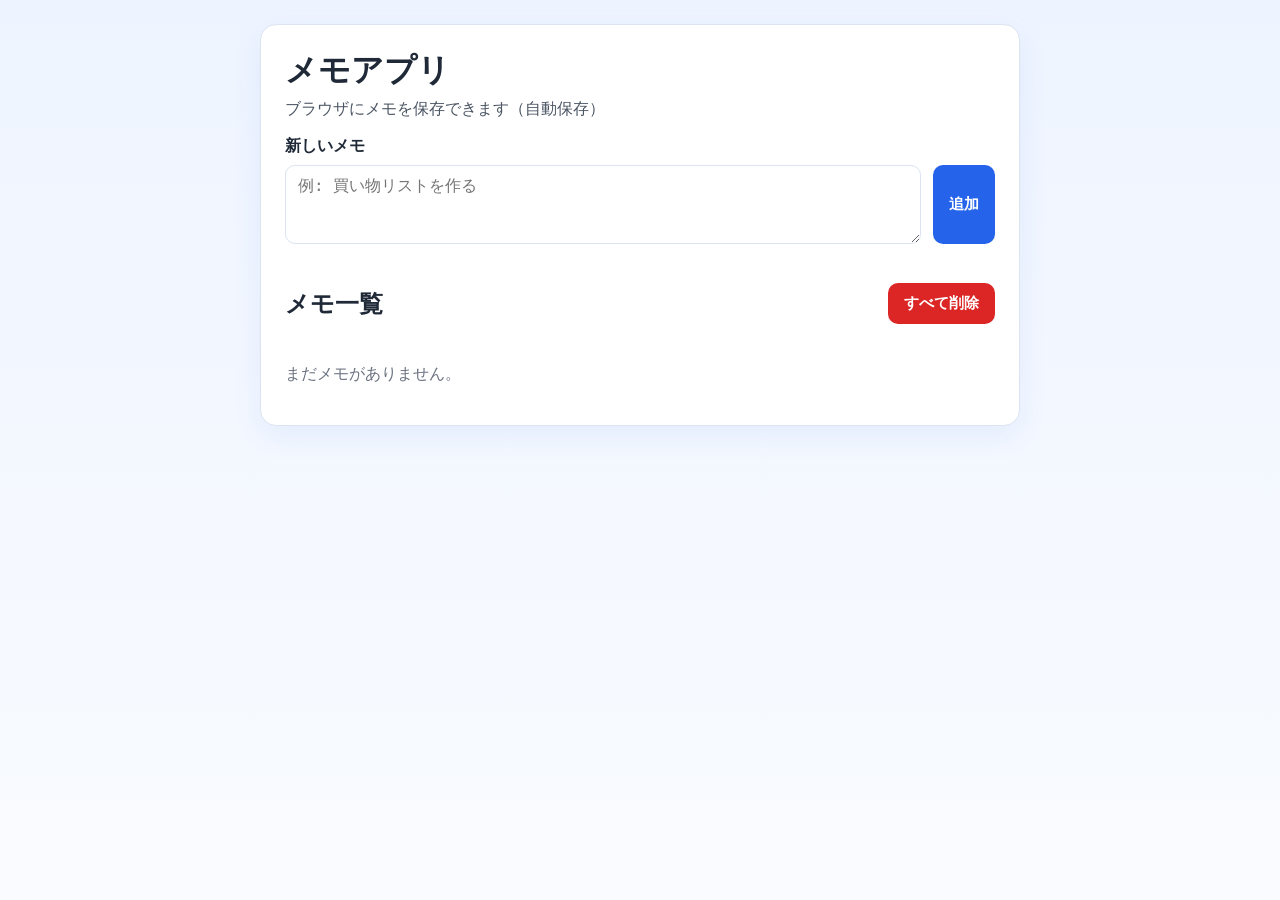
==== commit 49460c9a: "Merge 037d312a6135a65207c37e135660fd10ce4f2cc9 into b39cd5b194b43398cdaf014dfc7c20bee3e46cbf" ====
--- a/index.html
+++ b/index.html
@@ -3,158 +3,42 @@
 <head>
   <meta charset="UTF-8">
   <meta name="viewport" content="width=device-width, initial-scale=1.0">
-  <meta http-equiv="X-UA-Compatible" content="ie=edge">
   <link rel="stylesheet" href="stylesheet.css">
-  <title>Simple Memo App</title>
+  <title>メモアプリ</title>
 </head>
 <body>
-  <main class="app-shell">
-    <section class="hero">
-      <p class="eyebrow">Simple Memo App</p>
-      <h1>簡単なメモアプリ</h1>
-      <p class="hero-copy">思いついたことをすぐに保存できる、ブラウザだけで動くシンプルなメモアプリです。</p>
+  <main class="app">
+    <h1>メモアプリ</h1>
+    <p class="subtitle">ブラウザにメモを保存できます（自動保存）</p>
+
+    <section class="memo-form" aria-label="メモ作成フォーム">
+      <label for="memo-input">新しいメモ</label>
+      <div class="input-row">
+        <textarea id="memo-input" rows="3" placeholder="例: 買い物リストを作る"></textarea>
+        <button id="add-button" type="button">追加</button>
+      </div>
     </section>
 
-    <section class="memo-card" aria-labelledby="memo-form-title">
-      <div class="card-header">
-        <h2 id="memo-form-title">新しいメモ</h2>
-        <p>タイトルと本文を入力して追加できます。メモはブラウザに保存されます。</p>
+    <section class="memo-list-section" aria-live="polite">
+      <div class="list-header">
+        <h2>メモ一覧</h2>
+        <button id="clear-button" type="button" class="danger">すべて削除</button>
       </div>
-
-      <form id="memo-form" class="memo-form">
-        <label class="field">
-          <span>タイトル</span>
-          <input id="memo-title" name="title" type="text" maxlength="40" placeholder="例: 買い物メモ" required>
-        </label>
-
-        <label class="field">
-          <span>内容</span>
-          <textarea id="memo-content" name="content" rows="5" maxlength="300" placeholder="ここにメモを書いてください" required></textarea>
-        </label>
-
-        <div class="form-actions">
-          <button type="submit" class="primary-button">メモを追加</button>
-          <button type="reset" class="secondary-button">クリア</button>
-        </div>
-      </form>
-    </section>
-
-    <section class="memo-card" aria-labelledby="memo-list-title">
-      <div class="card-header list-header">
-        <div>
-          <h2 id="memo-list-title">保存したメモ</h2>
-          <p>追加した順に表示されます。不要になったら削除できます。</p>
-        </div>
-        <button id="clear-all" type="button" class="danger-button">すべて削除</button>
-      </div>
-
-      <p id="empty-state" class="empty-state">まだメモはありません。最初のメモを追加してみましょう。</p>
-      <div id="memo-list" class="memo-list" aria-live="polite"></div>
+      <ul id="memo-list" class="memo-list"></ul>
+      <p id="empty-message" class="empty-message">まだメモがありません。</p>
     </section>
   </main>
 
   <template id="memo-item-template">
-    <article class="memo-item">
-      <div class="memo-item__body">
-        <h3 class="memo-item__title"></h3>
-        <p class="memo-item__content"></p>
-        <time class="memo-item__date"></time>
+    <li class="memo-item">
+      <input class="memo-text" type="text" aria-label="メモ内容">
+      <div class="memo-actions">
+        <button type="button" class="save-button">保存</button>
+        <button type="button" class="delete-button danger">削除</button>
       </div>
-      <button type="button" class="icon-button" aria-label="メモを削除">削除</button>
-    </article>
+    </li>
   </template>
 
-  <script>
-    const STORAGE_KEY = 'simple-memo-app-items';
-    const memoForm = document.getElementById('memo-form');
-    const memoTitle = document.getElementById('memo-title');
-    const memoContent = document.getElementById('memo-content');
-    const memoList = document.getElementById('memo-list');
-    const emptyState = document.getElementById('empty-state');
-    const clearAllButton = document.getElementById('clear-all');
-    const memoTemplate = document.getElementById('memo-item-template');
-
-    const formatDate = (isoString) => {
-      const date = new Date(isoString);
-      return new Intl.DateTimeFormat('ja-JP', {
-        dateStyle: 'medium',
-        timeStyle: 'short'
-      }).format(date);
-    };
-
-    const loadMemos = () => {
-      try {
-        return JSON.parse(localStorage.getItem(STORAGE_KEY)) ?? [];
-      } catch (error) {
-        console.error('Failed to parse memos from localStorage.', error);
-        return [];
-      }
-    };
-
-    let memos = loadMemos();
-
-    const saveMemos = () => {
-      localStorage.setItem(STORAGE_KEY, JSON.stringify(memos));
-    };
-
-    const toggleEmptyState = () => {
-      const hasMemos = memos.length > 0;
-      emptyState.hidden = hasMemos;
-      clearAllButton.disabled = !hasMemos;
-    };
-
-    const renderMemos = () => {
-      memoList.innerHTML = '';
-
-      memos.forEach((memo) => {
-        const memoNode = memoTemplate.content.firstElementChild.cloneNode(true);
-        memoNode.querySelector('.memo-item__title').textContent = memo.title;
-        memoNode.querySelector('.memo-item__content').textContent = memo.content;
-        memoNode.querySelector('.memo-item__date').textContent = `保存日時: ${formatDate(memo.createdAt)}`;
-        memoNode.querySelector('.icon-button').addEventListener('click', () => {
-          memos = memos.filter((item) => item.id !== memo.id);
-          saveMemos();
-          renderMemos();
-        });
-        memoList.appendChild(memoNode);
-      });
-
-      toggleEmptyState();
-    };
-
-    memoForm.addEventListener('submit', (event) => {
-      event.preventDefault();
-
-      const title = memoTitle.value.trim();
-      const content = memoContent.value.trim();
-      if (!title || !content) {
-        return;
-      }
-
-      memos.unshift({
-        id: crypto.randomUUID(),
-        title,
-        content,
-        createdAt: new Date().toISOString()
-      });
-
-      saveMemos();
-      renderMemos();
-      memoForm.reset();
-      memoTitle.focus();
-    });
-
-    clearAllButton.addEventListener('click', () => {
-      if (memos.length === 0) {
-        return;
-      }
-
-      memos = [];
-      saveMemos();
-      renderMemos();
-    });
-
-    renderMemos();
-  </script>
+  <script src="script.js" defer></script>
 </body>
 </html>
--- a/stylesheet.css
+++ b/stylesheet.css
@@ -1,15 +1,12 @@
 :root {
-  color-scheme: light;
-  --page-background: #f3f6fb;
-  --card-background: #ffffff;
-  --primary: #3a6ff7;
-  --primary-dark: #2956c9;
-  --danger: #ef4444;
-  --danger-dark: #c92d2d;
-  --text-main: #1f2937;
-  --text-subtle: #6b7280;
-  --border: #d9e2f1;
-  --shadow: 0 16px 40px rgba(15, 23, 42, 0.08);
+  --bg: #f4f7fb;
+  --card: #ffffff;
+  --text: #1f2937;
+  --primary: #2563eb;
+  --primary-hover: #1d4ed8;
+  --danger: #dc2626;
+  --danger-hover: #b91c1c;
+  --border: #dbe4f0;
 }
 
 * {
@@ -18,235 +15,134 @@
 
 body {
   margin: 0;
+  font-family: -apple-system, BlinkMacSystemFont, "Segoe UI", sans-serif;
+  color: var(--text);
+  background: linear-gradient(180deg, #eef4ff, #f9fbff);
   min-height: 100vh;
-  font-family: 'Hiragino Sans', 'Yu Gothic', sans-serif;
-  background: linear-gradient(180deg, #e9f0ff 0%, var(--page-background) 45%, #eef2f7 100%);
-  color: var(--text-main);
+  padding: 24px;
 }
 
-button,
-input,
-textarea {
-  font: inherit;
+.app {
+  max-width: 760px;
+  margin: 0 auto;
+  background: var(--card);
+  border: 1px solid var(--border);
+  border-radius: 16px;
+  padding: 24px;
+  box-shadow: 0 10px 30px rgba(37, 99, 235, 0.08);
+}
+
+h1 {
+  margin: 0;
+}
+
+.subtitle {
+  color: #4b5563;
+  margin-top: 6px;
+}
+
+.memo-form label {
+  display: block;
+  font-weight: 600;
+  margin-bottom: 8px;
+}
+
+.input-row {
+  display: grid;
+  grid-template-columns: 1fr auto;
+  gap: 12px;
+}
+
+textarea,
+.memo-text {
+  width: 100%;
+  border: 1px solid var(--border);
+  border-radius: 10px;
+  padding: 10px 12px;
+  font-size: 1rem;
 }
 
 button {
+  border: none;
+  border-radius: 10px;
+  padding: 10px 16px;
+  font-size: 0.95rem;
+  font-weight: 600;
+  color: #fff;
+  background: var(--primary);
   cursor: pointer;
 }
 
-.app-shell {
-  width: min(100%, 960px);
-  margin: 0 auto;
-  padding: 56px 20px 72px;
+button:hover {
+  background: var(--primary-hover);
 }
 
-.hero {
-  margin-bottom: 24px;
+button.danger {
+  background: var(--danger);
 }
 
-.eyebrow {
-  margin: 0 0 8px;
-  color: var(--primary);
-  font-weight: 700;
-  letter-spacing: 0.08em;
-  text-transform: uppercase;
+button.danger:hover {
+  background: var(--danger-hover);
 }
 
-.hero h1 {
-  margin: 0;
-  font-size: clamp(2rem, 5vw, 3.25rem);
+.memo-list-section {
+  margin-top: 24px;
 }
 
-.hero-copy {
-  max-width: 640px;
-  margin: 16px 0 0;
-  color: var(--text-subtle);
-  font-size: 1.05rem;
-  line-height: 1.7;
+.list-header {
+  display: flex;
+  justify-content: space-between;
+  align-items: center;
+  gap: 12px;
 }
 
-.memo-card {
-  background: var(--card-background);
-  border: 1px solid var(--border);
-  border-radius: 24px;
-  box-shadow: var(--shadow);
-  padding: 24px;
+.memo-list {
+  list-style: none;
+  margin: 12px 0 0;
+  padding: 0;
+  display: grid;
+  gap: 12px;
 }
 
-.memo-card + .memo-card {
-  margin-top: 20px;
+.memo-item {
+  border: 1px solid var(--border);
+  border-radius: 12px;
+  padding: 10px;
+  display: grid;
+  gap: 10px;
+  background: #fdfefe;
 }
 
-.card-header {
+.memo-actions {
   display: flex;
-  align-items: flex-start;
-  justify-content: space-between;
-  gap: 16px;
-  margin-bottom: 20px;
-}
-
-.card-header h2 {
-  margin: 0 0 6px;
-}
-
-.card-header p {
-  margin: 0;
-  color: var(--text-subtle);
-  line-height: 1.6;
-}
-
-.memo-form {
-  display: grid;
-  gap: 18px;
-}
-
-.field {
-  display: grid;
+  justify-content: flex-end;
   gap: 8px;
 }
 
-.field span {
-  font-weight: 700;
+.empty-message {
+  color: #6b7280;
+  margin-top: 12px;
 }
 
-.field input,
-.field textarea {
-  width: 100%;
-  border: 1px solid var(--border);
-  border-radius: 14px;
-  padding: 14px 16px;
-  background: #fbfdff;
-  transition: border-color 0.2s ease, box-shadow 0.2s ease;
-}
-
-.field input:focus,
-.field textarea:focus {
-  outline: none;
-  border-color: var(--primary);
-  box-shadow: 0 0 0 4px rgba(58, 111, 247, 0.15);
-}
-
-.form-actions {
-  display: flex;
-  flex-wrap: wrap;
-  gap: 12px;
-}
-
-.primary-button,
-.secondary-button,
-.danger-button,
-.icon-button {
-  border: none;
-  border-radius: 999px;
-  padding: 12px 18px;
-  font-weight: 700;
-  transition: transform 0.15s ease, opacity 0.2s ease, background-color 0.2s ease;
-}
-
-.primary-button {
-  background: var(--primary);
-  color: #ffffff;
-}
-
-.primary-button:hover {
-  background: var(--primary-dark);
-}
-
-.secondary-button {
-  background: #e9eefb;
-  color: var(--text-main);
-}
-
-.danger-button,
-.icon-button {
-  background: #fee2e2;
-  color: var(--danger-dark);
-}
-
-.danger-button:hover,
-.icon-button:hover {
-  background: #fecaca;
-}
-
-.primary-button:hover,
-.secondary-button:hover,
-.danger-button:hover,
-.icon-button:hover {
-  transform: translateY(-1px);
-}
-
-.danger-button:disabled {
-  opacity: 0.5;
-  cursor: not-allowed;
-  transform: none;
-}
-
-.empty-state {
-  margin: 0;
-  padding: 24px;
-  border: 1px dashed var(--border);
-  border-radius: 18px;
-  color: var(--text-subtle);
-  text-align: center;
-}
-
-.memo-list {
-  display: grid;
-  gap: 14px;
-}
-
-.memo-item {
-  display: flex;
-  justify-content: space-between;
-  gap: 16px;
-  padding: 20px;
-  border: 1px solid var(--border);
-  border-radius: 18px;
-  background: #fbfdff;
-}
-
-.memo-item__body {
-  min-width: 0;
-}
-
-.memo-item__title {
-  margin: 0 0 8px;
-  font-size: 1.1rem;
-}
-
-.memo-item__content {
-  margin: 0 0 12px;
-  color: var(--text-subtle);
-  line-height: 1.7;
-  white-space: pre-wrap;
-  word-break: break-word;
-}
-
-.memo-item__date {
-  color: #94a3b8;
-  font-size: 0.92rem;
-}
-
-@media (max-width: 720px) {
-  .app-shell {
-    padding: 32px 16px 56px;
+@media (max-width: 640px) {
+  body {
+    padding: 16px;
   }
 
-  .memo-card {
-    padding: 20px;
-    border-radius: 20px;
+  .app {
+    padding: 16px;
   }
 
-  .card-header,
-  .memo-item {
+  .input-row {
+    grid-template-columns: 1fr;
+  }
+
+  .list-header {
+    flex-direction: column;
+    align-items: stretch;
+  }
+
+  .memo-actions {
     flex-direction: column;
   }
-
-  .danger-button,
-  .icon-button,
-  .primary-button,
-  .secondary-button {
-    width: 100%;
-    justify-content: center;
-  }
 }
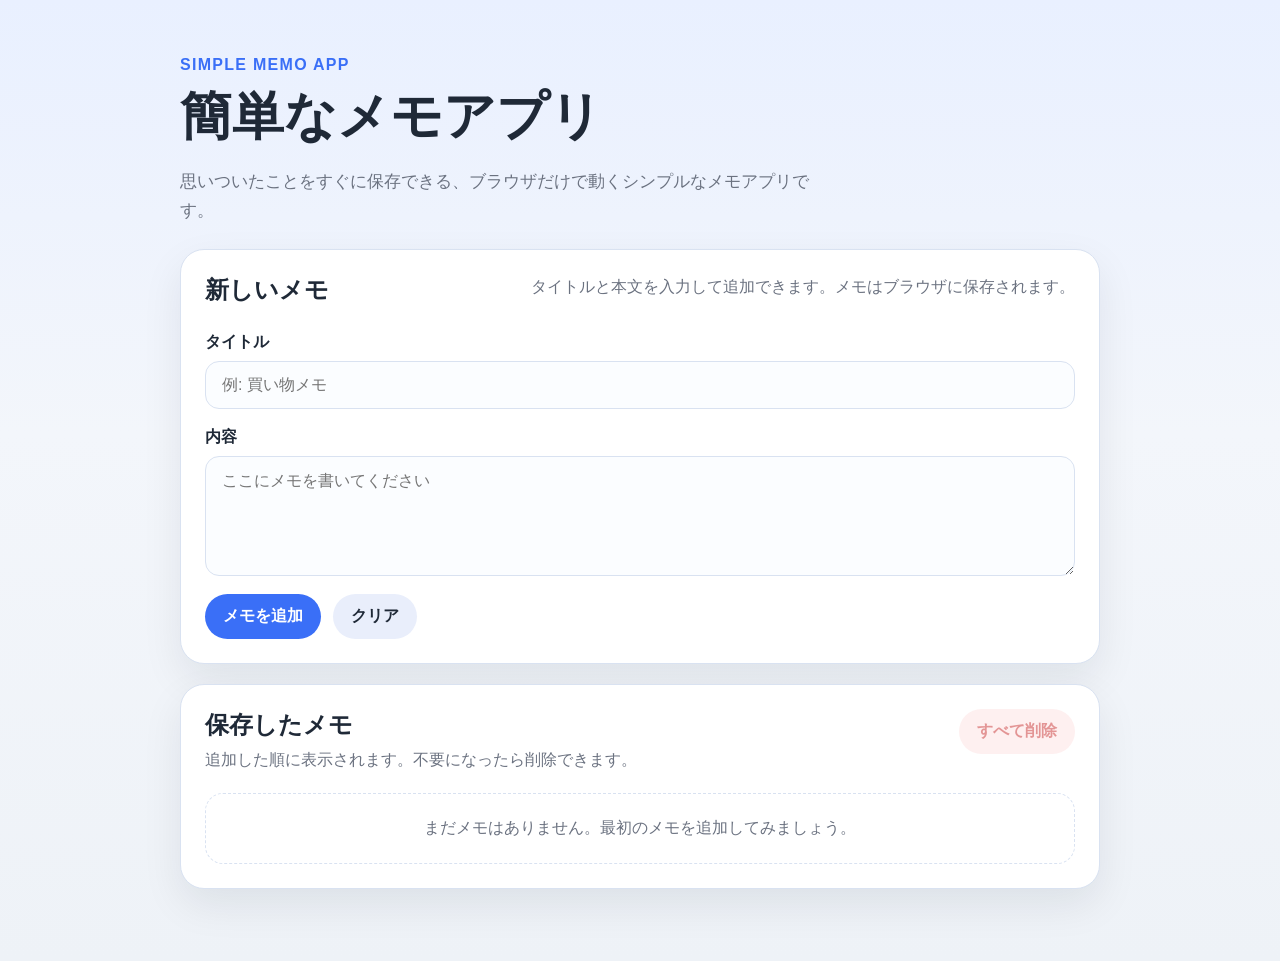
==== commit b53de0dc: "Merge 370cdbf1cbfbf2c6b9d48f11d2d91c07cf941eea into b39cd5b194b43398cdaf014dfc7c20bee3e46cbf" ====
--- a/index.html
+++ b/index.html
@@ -3,42 +3,158 @@
 <head>
   <meta charset="UTF-8">
   <meta name="viewport" content="width=device-width, initial-scale=1.0">
+  <meta http-equiv="X-UA-Compatible" content="ie=edge">
   <link rel="stylesheet" href="stylesheet.css">
-  <title>メモアプリ</title>
+  <title>Simple Memo App</title>
 </head>
 <body>
-  <main class="app">
-    <h1>メモアプリ</h1>
-    <p class="subtitle">ブラウザにメモを保存できます（自動保存）</p>
-
-    <section class="memo-form" aria-label="メモ作成フォーム">
-      <label for="memo-input">新しいメモ</label>
-      <div class="input-row">
-        <textarea id="memo-input" rows="3" placeholder="例: 買い物リストを作る"></textarea>
-        <button id="add-button" type="button">追加</button>
-      </div>
+  <main class="app-shell">
+    <section class="hero">
+      <p class="eyebrow">Simple Memo App</p>
+      <h1>簡単なメモアプリ</h1>
+      <p class="hero-copy">思いついたことをすぐに保存できる、ブラウザだけで動くシンプルなメモアプリです。</p>
     </section>
 
-    <section class="memo-list-section" aria-live="polite">
-      <div class="list-header">
-        <h2>メモ一覧</h2>
-        <button id="clear-button" type="button" class="danger">すべて削除</button>
+    <section class="memo-card" aria-labelledby="memo-form-title">
+      <div class="card-header">
+        <h2 id="memo-form-title">新しいメモ</h2>
+        <p>タイトルと本文を入力して追加できます。メモはブラウザに保存されます。</p>
       </div>
-      <ul id="memo-list" class="memo-list"></ul>
-      <p id="empty-message" class="empty-message">まだメモがありません。</p>
+
+      <form id="memo-form" class="memo-form">
+        <label class="field">
+          <span>タイトル</span>
+          <input id="memo-title" name="title" type="text" maxlength="40" placeholder="例: 買い物メモ" required>
+        </label>
+
+        <label class="field">
+          <span>内容</span>
+          <textarea id="memo-content" name="content" rows="5" maxlength="300" placeholder="ここにメモを書いてください" required></textarea>
+        </label>
+
+        <div class="form-actions">
+          <button type="submit" class="primary-button">メモを追加</button>
+          <button type="reset" class="secondary-button">クリア</button>
+        </div>
+      </form>
+    </section>
+
+    <section class="memo-card" aria-labelledby="memo-list-title">
+      <div class="card-header list-header">
+        <div>
+          <h2 id="memo-list-title">保存したメモ</h2>
+          <p>追加した順に表示されます。不要になったら削除できます。</p>
+        </div>
+        <button id="clear-all" type="button" class="danger-button">すべて削除</button>
+      </div>
+
+      <p id="empty-state" class="empty-state">まだメモはありません。最初のメモを追加してみましょう。</p>
+      <div id="memo-list" class="memo-list" aria-live="polite"></div>
     </section>
   </main>
 
   <template id="memo-item-template">
-    <li class="memo-item">
-      <input class="memo-text" type="text" aria-label="メモ内容">
-      <div class="memo-actions">
-        <button type="button" class="save-button">保存</button>
-        <button type="button" class="delete-button danger">削除</button>
+    <article class="memo-item">
+      <div class="memo-item__body">
+        <h3 class="memo-item__title"></h3>
+        <p class="memo-item__content"></p>
+        <time class="memo-item__date"></time>
       </div>
-    </li>
+      <button type="button" class="icon-button" aria-label="メモを削除">削除</button>
+    </article>
   </template>
 
-  <script src="script.js" defer></script>
+  <script>
+    const STORAGE_KEY = 'simple-memo-app-items';
+    const memoForm = document.getElementById('memo-form');
+    const memoTitle = document.getElementById('memo-title');
+    const memoContent = document.getElementById('memo-content');
+    const memoList = document.getElementById('memo-list');
+    const emptyState = document.getElementById('empty-state');
+    const clearAllButton = document.getElementById('clear-all');
+    const memoTemplate = document.getElementById('memo-item-template');
+
+    const formatDate = (isoString) => {
+      const date = new Date(isoString);
+      return new Intl.DateTimeFormat('ja-JP', {
+        dateStyle: 'medium',
+        timeStyle: 'short'
+      }).format(date);
+    };
+
+    const loadMemos = () => {
+      try {
+        return JSON.parse(localStorage.getItem(STORAGE_KEY)) ?? [];
+      } catch (error) {
+        console.error('Failed to parse memos from localStorage.', error);
+        return [];
+      }
+    };
+
+    let memos = loadMemos();
+
+    const saveMemos = () => {
+      localStorage.setItem(STORAGE_KEY, JSON.stringify(memos));
+    };
+
+    const toggleEmptyState = () => {
+      const hasMemos = memos.length > 0;
+      emptyState.hidden = hasMemos;
+      clearAllButton.disabled = !hasMemos;
+    };
+
+    const renderMemos = () => {
+      memoList.innerHTML = '';
+
+      memos.forEach((memo) => {
+        const memoNode = memoTemplate.content.firstElementChild.cloneNode(true);
+        memoNode.querySelector('.memo-item__title').textContent = memo.title;
+        memoNode.querySelector('.memo-item__content').textContent = memo.content;
+        memoNode.querySelector('.memo-item__date').textContent = `保存日時: ${formatDate(memo.createdAt)}`;
+        memoNode.querySelector('.icon-button').addEventListener('click', () => {
+          memos = memos.filter((item) => item.id !== memo.id);
+          saveMemos();
+          renderMemos();
+        });
+        memoList.appendChild(memoNode);
+      });
+
+      toggleEmptyState();
+    };
+
+    memoForm.addEventListener('submit', (event) => {
+      event.preventDefault();
+
+      const title = memoTitle.value.trim();
+      const content = memoContent.value.trim();
+      if (!title || !content) {
+        return;
+      }
+
+      memos.unshift({
+        id: crypto.randomUUID(),
+        title,
+        content,
+        createdAt: new Date().toISOString()
+      });
+
+      saveMemos();
+      renderMemos();
+      memoForm.reset();
+      memoTitle.focus();
+    });
+
+    clearAllButton.addEventListener('click', () => {
+      if (memos.length === 0) {
+        return;
+      }
+
+      memos = [];
+      saveMemos();
+      renderMemos();
+    });
+
+    renderMemos();
+  </script>
 </body>
 </html>
--- a/stylesheet.css
+++ b/stylesheet.css
@@ -1,12 +1,15 @@
 :root {
-  --bg: #f4f7fb;
-  --card: #ffffff;
-  --text: #1f2937;
-  --primary: #2563eb;
-  --primary-hover: #1d4ed8;
-  --danger: #dc2626;
-  --danger-hover: #b91c1c;
-  --border: #dbe4f0;
+  color-scheme: light;
+  --page-background: #f3f6fb;
+  --card-background: #ffffff;
+  --primary: #3a6ff7;
+  --primary-dark: #2956c9;
+  --danger: #ef4444;
+  --danger-dark: #c92d2d;
+  --text-main: #1f2937;
+  --text-subtle: #6b7280;
+  --border: #d9e2f1;
+  --shadow: 0 16px 40px rgba(15, 23, 42, 0.08);
 }
 
 * {
@@ -15,134 +18,235 @@
 
 body {
   margin: 0;
-  font-family: -apple-system, BlinkMacSystemFont, "Segoe UI", sans-serif;
-  color: var(--text);
-  background: linear-gradient(180deg, #eef4ff, #f9fbff);
   min-height: 100vh;
+  font-family: 'Hiragino Sans', 'Yu Gothic', sans-serif;
+  background: linear-gradient(180deg, #e9f0ff 0%, var(--page-background) 45%, #eef2f7 100%);
+  color: var(--text-main);
+}
+
+button,
+input,
+textarea {
+  font: inherit;
+}
+
+button {
+  cursor: pointer;
+}
+
+.app-shell {
+  width: min(100%, 960px);
+  margin: 0 auto;
+  padding: 56px 20px 72px;
+}
+
+.hero {
+  margin-bottom: 24px;
+}
+
+.eyebrow {
+  margin: 0 0 8px;
+  color: var(--primary);
+  font-weight: 700;
+  letter-spacing: 0.08em;
+  text-transform: uppercase;
+}
+
+.hero h1 {
+  margin: 0;
+  font-size: clamp(2rem, 5vw, 3.25rem);
+}
+
+.hero-copy {
+  max-width: 640px;
+  margin: 16px 0 0;
+  color: var(--text-subtle);
+  font-size: 1.05rem;
+  line-height: 1.7;
+}
+
+.memo-card {
+  background: var(--card-background);
+  border: 1px solid var(--border);
+  border-radius: 24px;
+  box-shadow: var(--shadow);
   padding: 24px;
 }
 
-.app {
-  max-width: 760px;
-  margin: 0 auto;
-  background: var(--card);
-  border: 1px solid var(--border);
-  border-radius: 16px;
-  padding: 24px;
-  box-shadow: 0 10px 30px rgba(37, 99, 235, 0.08);
-}
-
-h1 {
-  margin: 0;
-}
-
-.subtitle {
-  color: #4b5563;
-  margin-top: 6px;
-}
-
-.memo-form label {
-  display: block;
-  font-weight: 600;
-  margin-bottom: 8px;
-}
-
-.input-row {
+.memo-card + .memo-card {
+  margin-top: 20px;
+}
+
+.card-header {
+  display: flex;
+  align-items: flex-start;
+  justify-content: space-between;
+  gap: 16px;
+  margin-bottom: 20px;
+}
+
+.card-header h2 {
+  margin: 0 0 6px;
+}
+
+.card-header p {
+  margin: 0;
+  color: var(--text-subtle);
+  line-height: 1.6;
+}
+
+.memo-form {
   display: grid;
-  grid-template-columns: 1fr auto;
-  gap: 12px;
-}
-
-textarea,
-.memo-text {
+  gap: 18px;
+}
+
+.field {
+  display: grid;
+  gap: 8px;
+}
+
+.field span {
+  font-weight: 700;
+}
+
+.field input,
+.field textarea {
   width: 100%;
   border: 1px solid var(--border);
-  border-radius: 10px;
-  padding: 10px 12px;
-  font-size: 1rem;
-}
-
-button {
+  border-radius: 14px;
+  padding: 14px 16px;
+  background: #fbfdff;
+  transition: border-color 0.2s ease, box-shadow 0.2s ease;
+}
+
+.field input:focus,
+.field textarea:focus {
+  outline: none;
+  border-color: var(--primary);
+  box-shadow: 0 0 0 4px rgba(58, 111, 247, 0.15);
+}
+
+.form-actions {
+  display: flex;
+  flex-wrap: wrap;
+  gap: 12px;
+}
+
+.primary-button,
+.secondary-button,
+.danger-button,
+.icon-button {
   border: none;
-  border-radius: 10px;
-  padding: 10px 16px;
-  font-size: 0.95rem;
-  font-weight: 600;
-  color: #fff;
+  border-radius: 999px;
+  padding: 12px 18px;
+  font-weight: 700;
+  transition: transform 0.15s ease, opacity 0.2s ease, background-color 0.2s ease;
+}
+
+.primary-button {
   background: var(--primary);
-  cursor: pointer;
-}
-
-button:hover {
-  background: var(--primary-hover);
-}
-
-button.danger {
-  background: var(--danger);
-}
-
-button.danger:hover {
-  background: var(--danger-hover);
-}
-
-.memo-list-section {
-  margin-top: 24px;
-}
-
-.list-header {
+  color: #ffffff;
+}
+
+.primary-button:hover {
+  background: var(--primary-dark);
+}
+
+.secondary-button {
+  background: #e9eefb;
+  color: var(--text-main);
+}
+
+.danger-button,
+.icon-button {
+  background: #fee2e2;
+  color: var(--danger-dark);
+}
+
+.danger-button:hover,
+.icon-button:hover {
+  background: #fecaca;
+}
+
+.primary-button:hover,
+.secondary-button:hover,
+.danger-button:hover,
+.icon-button:hover {
+  transform: translateY(-1px);
+}
+
+.danger-button:disabled {
+  opacity: 0.5;
+  cursor: not-allowed;
+  transform: none;
+}
+
+.empty-state {
+  margin: 0;
+  padding: 24px;
+  border: 1px dashed var(--border);
+  border-radius: 18px;
+  color: var(--text-subtle);
+  text-align: center;
+}
+
+.memo-list {
+  display: grid;
+  gap: 14px;
+}
+
+.memo-item {
   display: flex;
   justify-content: space-between;
-  align-items: center;
-  gap: 12px;
-}
-
-.memo-list {
-  list-style: none;
-  margin: 12px 0 0;
-  padding: 0;
-  display: grid;
-  gap: 12px;
-}
-
-.memo-item {
+  gap: 16px;
+  padding: 20px;
   border: 1px solid var(--border);
-  border-radius: 12px;
-  padding: 10px;
-  display: grid;
-  gap: 10px;
-  background: #fdfefe;
-}
-
-.memo-actions {
-  display: flex;
-  justify-content: flex-end;
-  gap: 8px;
-}
-
-.empty-message {
-  color: #6b7280;
-  margin-top: 12px;
-}
-
-@media (max-width: 640px) {
-  body {
-    padding: 16px;
-  }
-
-  .app {
-    padding: 16px;
-  }
-
-  .input-row {
-    grid-template-columns: 1fr;
-  }
-
-  .list-header {
+  border-radius: 18px;
+  background: #fbfdff;
+}
+
+.memo-item__body {
+  min-width: 0;
+}
+
+.memo-item__title {
+  margin: 0 0 8px;
+  font-size: 1.1rem;
+}
+
+.memo-item__content {
+  margin: 0 0 12px;
+  color: var(--text-subtle);
+  line-height: 1.7;
+  white-space: pre-wrap;
+  word-break: break-word;
+}
+
+.memo-item__date {
+  color: #94a3b8;
+  font-size: 0.92rem;
+}
+
+@media (max-width: 720px) {
+  .app-shell {
+    padding: 32px 16px 56px;
+  }
+
+  .memo-card {
+    padding: 20px;
+    border-radius: 20px;
+  }
+
+  .card-header,
+  .memo-item {
     flex-direction: column;
-    align-items: stretch;
-  }
-
-  .memo-actions {
-    flex-direction: column;
-  }
-}
+  }
+
+  .danger-button,
+  .icon-button,
+  .primary-button,
+  .secondary-button {
+    width: 100%;
+    justify-content: center;
+  }
+}
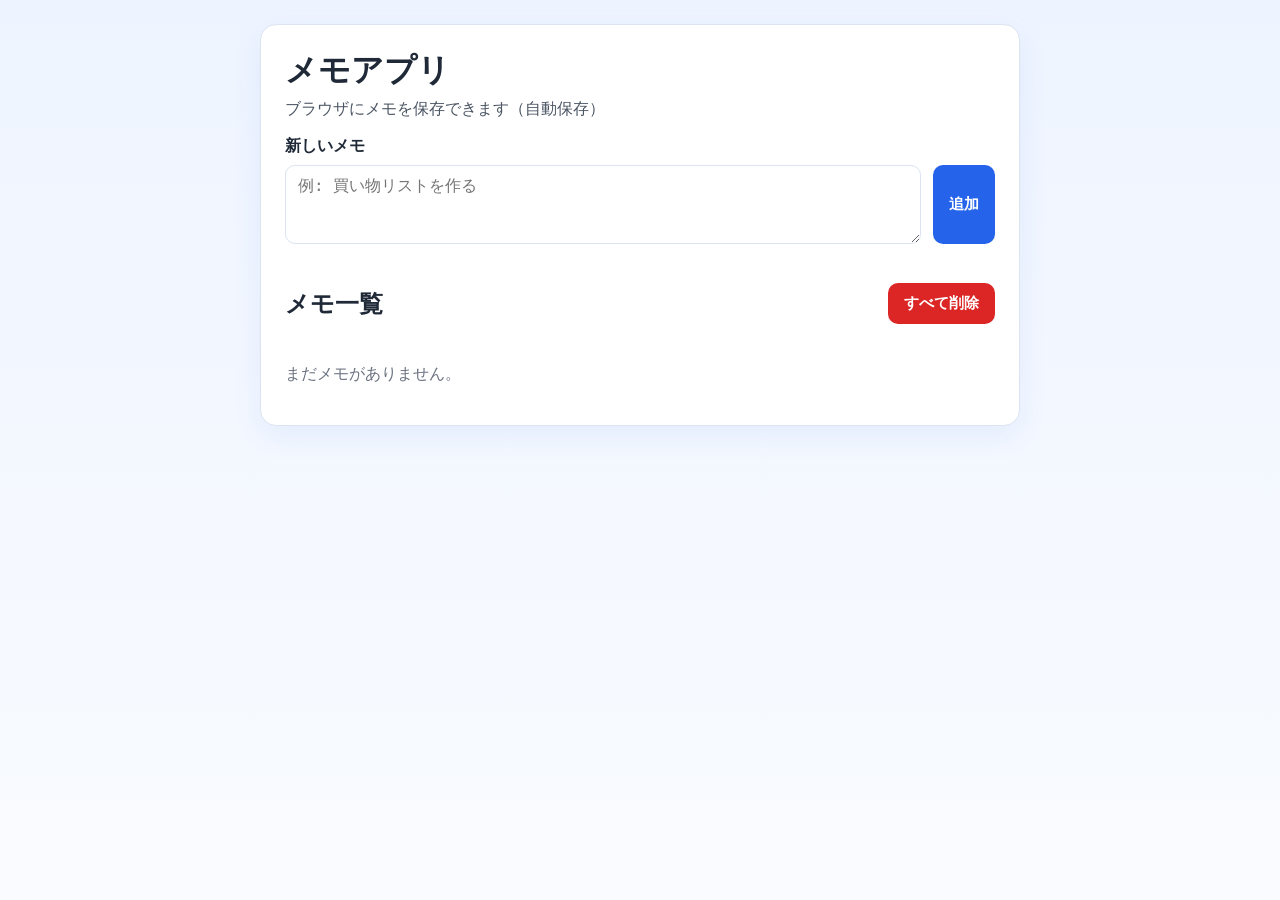
==== commit 4e997c0b: "Merge 037d312a6135a65207c37e135660fd10ce4f2cc9 into 5a184deb53b5caa55743b9ba192c38be29f1b21d" ====
--- a/index.html
+++ b/index.html
@@ -3,158 +3,42 @@
 <head>
   <meta charset="UTF-8">
   <meta name="viewport" content="width=device-width, initial-scale=1.0">
-  <meta http-equiv="X-UA-Compatible" content="ie=edge">
   <link rel="stylesheet" href="stylesheet.css">
-  <title>Simple Memo App</title>
+  <title>メモアプリ</title>
 </head>
 <body>
-  <main class="app-shell">
-    <section class="hero">
-      <p class="eyebrow">Simple Memo App</p>
-      <h1>簡単なメモアプリ</h1>
-      <p class="hero-copy">思いついたことをすぐに保存できる、ブラウザだけで動くシンプルなメモアプリです。</p>
+  <main class="app">
+    <h1>メモアプリ</h1>
+    <p class="subtitle">ブラウザにメモを保存できます（自動保存）</p>
+
+    <section class="memo-form" aria-label="メモ作成フォーム">
+      <label for="memo-input">新しいメモ</label>
+      <div class="input-row">
+        <textarea id="memo-input" rows="3" placeholder="例: 買い物リストを作る"></textarea>
+        <button id="add-button" type="button">追加</button>
+      </div>
     </section>
 
-    <section class="memo-card" aria-labelledby="memo-form-title">
-      <div class="card-header">
-        <h2 id="memo-form-title">新しいメモ</h2>
-        <p>タイトルと本文を入力して追加できます。メモはブラウザに保存されます。</p>
+    <section class="memo-list-section" aria-live="polite">
+      <div class="list-header">
+        <h2>メモ一覧</h2>
+        <button id="clear-button" type="button" class="danger">すべて削除</button>
       </div>
-
-      <form id="memo-form" class="memo-form">
-        <label class="field">
-          <span>タイトル</span>
-          <input id="memo-title" name="title" type="text" maxlength="40" placeholder="例: 買い物メモ" required>
-        </label>
-
-        <label class="field">
-          <span>内容</span>
-          <textarea id="memo-content" name="content" rows="5" maxlength="300" placeholder="ここにメモを書いてください" required></textarea>
-        </label>
-
-        <div class="form-actions">
-          <button type="submit" class="primary-button">メモを追加</button>
-          <button type="reset" class="secondary-button">クリア</button>
-        </div>
-      </form>
-    </section>
-
-    <section class="memo-card" aria-labelledby="memo-list-title">
-      <div class="card-header list-header">
-        <div>
-          <h2 id="memo-list-title">保存したメモ</h2>
-          <p>追加した順に表示されます。不要になったら削除できます。</p>
-        </div>
-        <button id="clear-all" type="button" class="danger-button">すべて削除</button>
-      </div>
-
-      <p id="empty-state" class="empty-state">まだメモはありません。最初のメモを追加してみましょう。</p>
-      <div id="memo-list" class="memo-list" aria-live="polite"></div>
+      <ul id="memo-list" class="memo-list"></ul>
+      <p id="empty-message" class="empty-message">まだメモがありません。</p>
     </section>
   </main>
 
   <template id="memo-item-template">
-    <article class="memo-item">
-      <div class="memo-item__body">
-        <h3 class="memo-item__title"></h3>
-        <p class="memo-item__content"></p>
-        <time class="memo-item__date"></time>
+    <li class="memo-item">
+      <input class="memo-text" type="text" aria-label="メモ内容">
+      <div class="memo-actions">
+        <button type="button" class="save-button">保存</button>
+        <button type="button" class="delete-button danger">削除</button>
       </div>
-      <button type="button" class="icon-button" aria-label="メモを削除">削除</button>
-    </article>
+    </li>
   </template>
 
-  <script>
-    const STORAGE_KEY = 'simple-memo-app-items';
-    const memoForm = document.getElementById('memo-form');
-    const memoTitle = document.getElementById('memo-title');
-    const memoContent = document.getElementById('memo-content');
-    const memoList = document.getElementById('memo-list');
-    const emptyState = document.getElementById('empty-state');
-    const clearAllButton = document.getElementById('clear-all');
-    const memoTemplate = document.getElementById('memo-item-template');
-
-    const formatDate = (isoString) => {
-      const date = new Date(isoString);
-      return new Intl.DateTimeFormat('ja-JP', {
-        dateStyle: 'medium',
-        timeStyle: 'short'
-      }).format(date);
-    };
-
-    const loadMemos = () => {
-      try {
-        return JSON.parse(localStorage.getItem(STORAGE_KEY)) ?? [];
-      } catch (error) {
-        console.error('Failed to parse memos from localStorage.', error);
-        return [];
-      }
-    };
-
-    let memos = loadMemos();
-
-    const saveMemos = () => {
-      localStorage.setItem(STORAGE_KEY, JSON.stringify(memos));
-    };
-
-    const toggleEmptyState = () => {
-      const hasMemos = memos.length > 0;
-      emptyState.hidden = hasMemos;
-      clearAllButton.disabled = !hasMemos;
-    };
-
-    const renderMemos = () => {
-      memoList.innerHTML = '';
-
-      memos.forEach((memo) => {
-        const memoNode = memoTemplate.content.firstElementChild.cloneNode(true);
-        memoNode.querySelector('.memo-item__title').textContent = memo.title;
-        memoNode.querySelector('.memo-item__content').textContent = memo.content;
-        memoNode.querySelector('.memo-item__date').textContent = `保存日時: ${formatDate(memo.createdAt)}`;
-        memoNode.querySelector('.icon-button').addEventListener('click', () => {
-          memos = memos.filter((item) => item.id !== memo.id);
-          saveMemos();
-          renderMemos();
-        });
-        memoList.appendChild(memoNode);
-      });
-
-      toggleEmptyState();
-    };
-
-    memoForm.addEventListener('submit', (event) => {
-      event.preventDefault();
-
-      const title = memoTitle.value.trim();
-      const content = memoContent.value.trim();
-      if (!title || !content) {
-        return;
-      }
-
-      memos.unshift({
-        id: crypto.randomUUID(),
-        title,
-        content,
-        createdAt: new Date().toISOString()
-      });
-
-      saveMemos();
-      renderMemos();
-      memoForm.reset();
-      memoTitle.focus();
-    });
-
-    clearAllButton.addEventListener('click', () => {
-      if (memos.length === 0) {
-        return;
-      }
-
-      memos = [];
-      saveMemos();
-      renderMemos();
-    });
-
-    renderMemos();
-  </script>
+  <script src="script.js" defer></script>
 </body>
 </html>
--- a/stylesheet.css
+++ b/stylesheet.css
@@ -1,15 +1,12 @@
 :root {
-  color-scheme: light;
-  --page-background: #f3f6fb;
-  --card-background: #ffffff;
-  --primary: #3a6ff7;
-  --primary-dark: #2956c9;
-  --danger: #ef4444;
-  --danger-dark: #c92d2d;
-  --text-main: #1f2937;
-  --text-subtle: #6b7280;
-  --border: #d9e2f1;
-  --shadow: 0 16px 40px rgba(15, 23, 42, 0.08);
+  --bg: #f4f7fb;
+  --card: #ffffff;
+  --text: #1f2937;
+  --primary: #2563eb;
+  --primary-hover: #1d4ed8;
+  --danger: #dc2626;
+  --danger-hover: #b91c1c;
+  --border: #dbe4f0;
 }
 
 * {
@@ -18,235 +15,134 @@
 
 body {
   margin: 0;
+  font-family: -apple-system, BlinkMacSystemFont, "Segoe UI", sans-serif;
+  color: var(--text);
+  background: linear-gradient(180deg, #eef4ff, #f9fbff);
   min-height: 100vh;
-  font-family: 'Hiragino Sans', 'Yu Gothic', sans-serif;
-  background: linear-gradient(180deg, #e9f0ff 0%, var(--page-background) 45%, #eef2f7 100%);
-  color: var(--text-main);
+  padding: 24px;
 }
 
-button,
-input,
-textarea {
-  font: inherit;
+.app {
+  max-width: 760px;
+  margin: 0 auto;
+  background: var(--card);
+  border: 1px solid var(--border);
+  border-radius: 16px;
+  padding: 24px;
+  box-shadow: 0 10px 30px rgba(37, 99, 235, 0.08);
+}
+
+h1 {
+  margin: 0;
+}
+
+.subtitle {
+  color: #4b5563;
+  margin-top: 6px;
+}
+
+.memo-form label {
+  display: block;
+  font-weight: 600;
+  margin-bottom: 8px;
+}
+
+.input-row {
+  display: grid;
+  grid-template-columns: 1fr auto;
+  gap: 12px;
+}
+
+textarea,
+.memo-text {
+  width: 100%;
+  border: 1px solid var(--border);
+  border-radius: 10px;
+  padding: 10px 12px;
+  font-size: 1rem;
 }
 
 button {
+  border: none;
+  border-radius: 10px;
+  padding: 10px 16px;
+  font-size: 0.95rem;
+  font-weight: 600;
+  color: #fff;
+  background: var(--primary);
   cursor: pointer;
 }
 
-.app-shell {
-  width: min(100%, 960px);
-  margin: 0 auto;
-  padding: 56px 20px 72px;
+button:hover {
+  background: var(--primary-hover);
 }
 
-.hero {
-  margin-bottom: 24px;
+button.danger {
+  background: var(--danger);
 }
 
-.eyebrow {
-  margin: 0 0 8px;
-  color: var(--primary);
-  font-weight: 700;
-  letter-spacing: 0.08em;
-  text-transform: uppercase;
+button.danger:hover {
+  background: var(--danger-hover);
 }
 
-.hero h1 {
-  margin: 0;
-  font-size: clamp(2rem, 5vw, 3.25rem);
+.memo-list-section {
+  margin-top: 24px;
 }
 
-.hero-copy {
-  max-width: 640px;
-  margin: 16px 0 0;
-  color: var(--text-subtle);
-  font-size: 1.05rem;
-  line-height: 1.7;
+.list-header {
+  display: flex;
+  justify-content: space-between;
+  align-items: center;
+  gap: 12px;
 }
 
-.memo-card {
-  background: var(--card-background);
-  border: 1px solid var(--border);
-  border-radius: 24px;
-  box-shadow: var(--shadow);
-  padding: 24px;
+.memo-list {
+  list-style: none;
+  margin: 12px 0 0;
+  padding: 0;
+  display: grid;
+  gap: 12px;
 }
 
-.memo-card + .memo-card {
-  margin-top: 20px;
+.memo-item {
+  border: 1px solid var(--border);
+  border-radius: 12px;
+  padding: 10px;
+  display: grid;
+  gap: 10px;
+  background: #fdfefe;
 }
 
-.card-header {
+.memo-actions {
   display: flex;
-  align-items: flex-start;
-  justify-content: space-between;
-  gap: 16px;
-  margin-bottom: 20px;
-}
-
-.card-header h2 {
-  margin: 0 0 6px;
-}
-
-.card-header p {
-  margin: 0;
-  color: var(--text-subtle);
-  line-height: 1.6;
-}
-
-.memo-form {
-  display: grid;
-  gap: 18px;
-}
-
-.field {
-  display: grid;
+  justify-content: flex-end;
   gap: 8px;
 }
 
-.field span {
-  font-weight: 700;
+.empty-message {
+  color: #6b7280;
+  margin-top: 12px;
 }
 
-.field input,
-.field textarea {
-  width: 100%;
-  border: 1px solid var(--border);
-  border-radius: 14px;
-  padding: 14px 16px;
-  background: #fbfdff;
-  transition: border-color 0.2s ease, box-shadow 0.2s ease;
-}
-
-.field input:focus,
-.field textarea:focus {
-  outline: none;
-  border-color: var(--primary);
-  box-shadow: 0 0 0 4px rgba(58, 111, 247, 0.15);
-}
-
-.form-actions {
-  display: flex;
-  flex-wrap: wrap;
-  gap: 12px;
-}
-
-.primary-button,
-.secondary-button,
-.danger-button,
-.icon-button {
-  border: none;
-  border-radius: 999px;
-  padding: 12px 18px;
-  font-weight: 700;
-  transition: transform 0.15s ease, opacity 0.2s ease, background-color 0.2s ease;
-}
-
-.primary-button {
-  background: var(--primary);
-  color: #ffffff;
-}
-
-.primary-button:hover {
-  background: var(--primary-dark);
-}
-
-.secondary-button {
-  background: #e9eefb;
-  color: var(--text-main);
-}
-
-.danger-button,
-.icon-button {
-  background: #fee2e2;
-  color: var(--danger-dark);
-}
-
-.danger-button:hover,
-.icon-button:hover {
-  background: #fecaca;
-}
-
-.primary-button:hover,
-.secondary-button:hover,
-.danger-button:hover,
-.icon-button:hover {
-  transform: translateY(-1px);
-}
-
-.danger-button:disabled {
-  opacity: 0.5;
-  cursor: not-allowed;
-  transform: none;
-}
-
-.empty-state {
-  margin: 0;
-  padding: 24px;
-  border: 1px dashed var(--border);
-  border-radius: 18px;
-  color: var(--text-subtle);
-  text-align: center;
-}
-
-.memo-list {
-  display: grid;
-  gap: 14px;
-}
-
-.memo-item {
-  display: flex;
-  justify-content: space-between;
-  gap: 16px;
-  padding: 20px;
-  border: 1px solid var(--border);
-  border-radius: 18px;
-  background: #fbfdff;
-}
-
-.memo-item__body {
-  min-width: 0;
-}
-
-.memo-item__title {
-  margin: 0 0 8px;
-  font-size: 1.1rem;
-}
-
-.memo-item__content {
-  margin: 0 0 12px;
-  color: var(--text-subtle);
-  line-height: 1.7;
-  white-space: pre-wrap;
-  word-break: break-word;
-}
-
-.memo-item__date {
-  color: #94a3b8;
-  font-size: 0.92rem;
-}
-
-@media (max-width: 720px) {
-  .app-shell {
-    padding: 32px 16px 56px;
+@media (max-width: 640px) {
+  body {
+    padding: 16px;
   }
 
-  .memo-card {
-    padding: 20px;
-    border-radius: 20px;
+  .app {
+    padding: 16px;
   }
 
-  .card-header,
-  .memo-item {
+  .input-row {
+    grid-template-columns: 1fr;
+  }
+
+  .list-header {
+    flex-direction: column;
+    align-items: stretch;
+  }
+
+  .memo-actions {
     flex-direction: column;
   }
-
-  .danger-button,
-  .icon-button,
-  .primary-button,
-  .secondary-button {
-    width: 100%;
-    justify-content: center;
-  }
 }
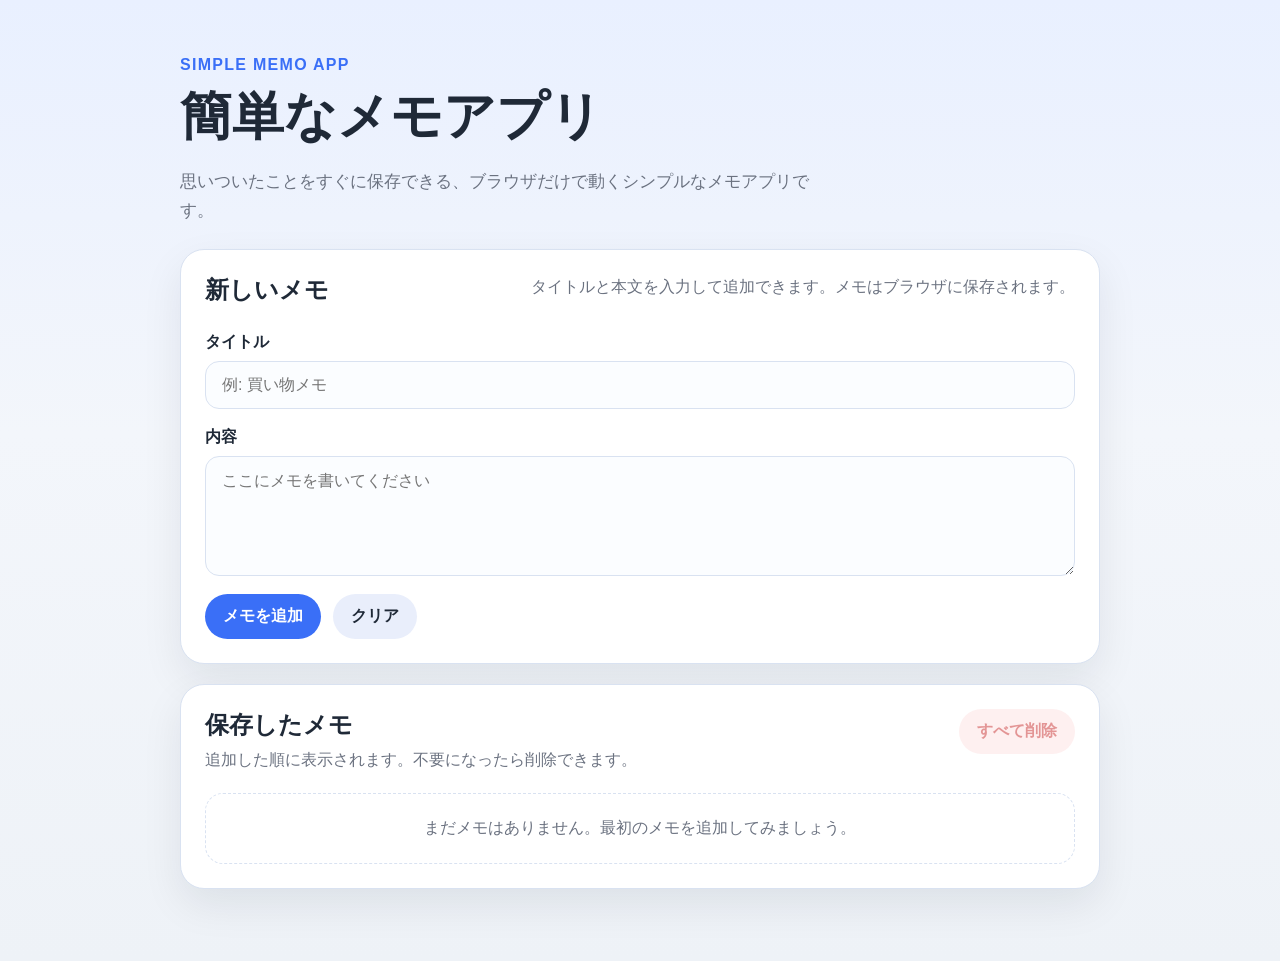
==== commit 969a155b: "Merge 370cdbf1cbfbf2c6b9d48f11d2d91c07cf941eea into 5a184deb53b5caa55743b9ba192c38be29f1b21d" ====
--- a/index.html
+++ b/index.html
@@ -3,42 +3,158 @@
 <head>
   <meta charset="UTF-8">
   <meta name="viewport" content="width=device-width, initial-scale=1.0">
+  <meta http-equiv="X-UA-Compatible" content="ie=edge">
   <link rel="stylesheet" href="stylesheet.css">
-  <title>メモアプリ</title>
+  <title>Simple Memo App</title>
 </head>
 <body>
-  <main class="app">
-    <h1>メモアプリ</h1>
-    <p class="subtitle">ブラウザにメモを保存できます（自動保存）</p>
-
-    <section class="memo-form" aria-label="メモ作成フォーム">
-      <label for="memo-input">新しいメモ</label>
-      <div class="input-row">
-        <textarea id="memo-input" rows="3" placeholder="例: 買い物リストを作る"></textarea>
-        <button id="add-button" type="button">追加</button>
-      </div>
+  <main class="app-shell">
+    <section class="hero">
+      <p class="eyebrow">Simple Memo App</p>
+      <h1>簡単なメモアプリ</h1>
+      <p class="hero-copy">思いついたことをすぐに保存できる、ブラウザだけで動くシンプルなメモアプリです。</p>
     </section>
 
-    <section class="memo-list-section" aria-live="polite">
-      <div class="list-header">
-        <h2>メモ一覧</h2>
-        <button id="clear-button" type="button" class="danger">すべて削除</button>
+    <section class="memo-card" aria-labelledby="memo-form-title">
+      <div class="card-header">
+        <h2 id="memo-form-title">新しいメモ</h2>
+        <p>タイトルと本文を入力して追加できます。メモはブラウザに保存されます。</p>
       </div>
-      <ul id="memo-list" class="memo-list"></ul>
-      <p id="empty-message" class="empty-message">まだメモがありません。</p>
+
+      <form id="memo-form" class="memo-form">
+        <label class="field">
+          <span>タイトル</span>
+          <input id="memo-title" name="title" type="text" maxlength="40" placeholder="例: 買い物メモ" required>
+        </label>
+
+        <label class="field">
+          <span>内容</span>
+          <textarea id="memo-content" name="content" rows="5" maxlength="300" placeholder="ここにメモを書いてください" required></textarea>
+        </label>
+
+        <div class="form-actions">
+          <button type="submit" class="primary-button">メモを追加</button>
+          <button type="reset" class="secondary-button">クリア</button>
+        </div>
+      </form>
+    </section>
+
+    <section class="memo-card" aria-labelledby="memo-list-title">
+      <div class="card-header list-header">
+        <div>
+          <h2 id="memo-list-title">保存したメモ</h2>
+          <p>追加した順に表示されます。不要になったら削除できます。</p>
+        </div>
+        <button id="clear-all" type="button" class="danger-button">すべて削除</button>
+      </div>
+
+      <p id="empty-state" class="empty-state">まだメモはありません。最初のメモを追加してみましょう。</p>
+      <div id="memo-list" class="memo-list" aria-live="polite"></div>
     </section>
   </main>
 
   <template id="memo-item-template">
-    <li class="memo-item">
-      <input class="memo-text" type="text" aria-label="メモ内容">
-      <div class="memo-actions">
-        <button type="button" class="save-button">保存</button>
-        <button type="button" class="delete-button danger">削除</button>
+    <article class="memo-item">
+      <div class="memo-item__body">
+        <h3 class="memo-item__title"></h3>
+        <p class="memo-item__content"></p>
+        <time class="memo-item__date"></time>
       </div>
-    </li>
+      <button type="button" class="icon-button" aria-label="メモを削除">削除</button>
+    </article>
   </template>
 
-  <script src="script.js" defer></script>
+  <script>
+    const STORAGE_KEY = 'simple-memo-app-items';
+    const memoForm = document.getElementById('memo-form');
+    const memoTitle = document.getElementById('memo-title');
+    const memoContent = document.getElementById('memo-content');
+    const memoList = document.getElementById('memo-list');
+    const emptyState = document.getElementById('empty-state');
+    const clearAllButton = document.getElementById('clear-all');
+    const memoTemplate = document.getElementById('memo-item-template');
+
+    const formatDate = (isoString) => {
+      const date = new Date(isoString);
+      return new Intl.DateTimeFormat('ja-JP', {
+        dateStyle: 'medium',
+        timeStyle: 'short'
+      }).format(date);
+    };
+
+    const loadMemos = () => {
+      try {
+        return JSON.parse(localStorage.getItem(STORAGE_KEY)) ?? [];
+      } catch (error) {
+        console.error('Failed to parse memos from localStorage.', error);
+        return [];
+      }
+    };
+
+    let memos = loadMemos();
+
+    const saveMemos = () => {
+      localStorage.setItem(STORAGE_KEY, JSON.stringify(memos));
+    };
+
+    const toggleEmptyState = () => {
+      const hasMemos = memos.length > 0;
+      emptyState.hidden = hasMemos;
+      clearAllButton.disabled = !hasMemos;
+    };
+
+    const renderMemos = () => {
+      memoList.innerHTML = '';
+
+      memos.forEach((memo) => {
+        const memoNode = memoTemplate.content.firstElementChild.cloneNode(true);
+        memoNode.querySelector('.memo-item__title').textContent = memo.title;
+        memoNode.querySelector('.memo-item__content').textContent = memo.content;
+        memoNode.querySelector('.memo-item__date').textContent = `保存日時: ${formatDate(memo.createdAt)}`;
+        memoNode.querySelector('.icon-button').addEventListener('click', () => {
+          memos = memos.filter((item) => item.id !== memo.id);
+          saveMemos();
+          renderMemos();
+        });
+        memoList.appendChild(memoNode);
+      });
+
+      toggleEmptyState();
+    };
+
+    memoForm.addEventListener('submit', (event) => {
+      event.preventDefault();
+
+      const title = memoTitle.value.trim();
+      const content = memoContent.value.trim();
+      if (!title || !content) {
+        return;
+      }
+
+      memos.unshift({
+        id: crypto.randomUUID(),
+        title,
+        content,
+        createdAt: new Date().toISOString()
+      });
+
+      saveMemos();
+      renderMemos();
+      memoForm.reset();
+      memoTitle.focus();
+    });
+
+    clearAllButton.addEventListener('click', () => {
+      if (memos.length === 0) {
+        return;
+      }
+
+      memos = [];
+      saveMemos();
+      renderMemos();
+    });
+
+    renderMemos();
+  </script>
 </body>
 </html>
--- a/stylesheet.css
+++ b/stylesheet.css
@@ -1,12 +1,15 @@
 :root {
-  --bg: #f4f7fb;
-  --card: #ffffff;
-  --text: #1f2937;
-  --primary: #2563eb;
-  --primary-hover: #1d4ed8;
-  --danger: #dc2626;
-  --danger-hover: #b91c1c;
-  --border: #dbe4f0;
+  color-scheme: light;
+  --page-background: #f3f6fb;
+  --card-background: #ffffff;
+  --primary: #3a6ff7;
+  --primary-dark: #2956c9;
+  --danger: #ef4444;
+  --danger-dark: #c92d2d;
+  --text-main: #1f2937;
+  --text-subtle: #6b7280;
+  --border: #d9e2f1;
+  --shadow: 0 16px 40px rgba(15, 23, 42, 0.08);
 }
 
 * {
@@ -15,134 +18,235 @@
 
 body {
   margin: 0;
-  font-family: -apple-system, BlinkMacSystemFont, "Segoe UI", sans-serif;
-  color: var(--text);
-  background: linear-gradient(180deg, #eef4ff, #f9fbff);
   min-height: 100vh;
+  font-family: 'Hiragino Sans', 'Yu Gothic', sans-serif;
+  background: linear-gradient(180deg, #e9f0ff 0%, var(--page-background) 45%, #eef2f7 100%);
+  color: var(--text-main);
+}
+
+button,
+input,
+textarea {
+  font: inherit;
+}
+
+button {
+  cursor: pointer;
+}
+
+.app-shell {
+  width: min(100%, 960px);
+  margin: 0 auto;
+  padding: 56px 20px 72px;
+}
+
+.hero {
+  margin-bottom: 24px;
+}
+
+.eyebrow {
+  margin: 0 0 8px;
+  color: var(--primary);
+  font-weight: 700;
+  letter-spacing: 0.08em;
+  text-transform: uppercase;
+}
+
+.hero h1 {
+  margin: 0;
+  font-size: clamp(2rem, 5vw, 3.25rem);
+}
+
+.hero-copy {
+  max-width: 640px;
+  margin: 16px 0 0;
+  color: var(--text-subtle);
+  font-size: 1.05rem;
+  line-height: 1.7;
+}
+
+.memo-card {
+  background: var(--card-background);
+  border: 1px solid var(--border);
+  border-radius: 24px;
+  box-shadow: var(--shadow);
   padding: 24px;
 }
 
-.app {
-  max-width: 760px;
-  margin: 0 auto;
-  background: var(--card);
-  border: 1px solid var(--border);
-  border-radius: 16px;
-  padding: 24px;
-  box-shadow: 0 10px 30px rgba(37, 99, 235, 0.08);
-}
-
-h1 {
-  margin: 0;
-}
-
-.subtitle {
-  color: #4b5563;
-  margin-top: 6px;
-}
-
-.memo-form label {
-  display: block;
-  font-weight: 600;
-  margin-bottom: 8px;
-}
-
-.input-row {
+.memo-card + .memo-card {
+  margin-top: 20px;
+}
+
+.card-header {
+  display: flex;
+  align-items: flex-start;
+  justify-content: space-between;
+  gap: 16px;
+  margin-bottom: 20px;
+}
+
+.card-header h2 {
+  margin: 0 0 6px;
+}
+
+.card-header p {
+  margin: 0;
+  color: var(--text-subtle);
+  line-height: 1.6;
+}
+
+.memo-form {
   display: grid;
-  grid-template-columns: 1fr auto;
-  gap: 12px;
-}
-
-textarea,
-.memo-text {
+  gap: 18px;
+}
+
+.field {
+  display: grid;
+  gap: 8px;
+}
+
+.field span {
+  font-weight: 700;
+}
+
+.field input,
+.field textarea {
   width: 100%;
   border: 1px solid var(--border);
-  border-radius: 10px;
-  padding: 10px 12px;
-  font-size: 1rem;
-}
-
-button {
+  border-radius: 14px;
+  padding: 14px 16px;
+  background: #fbfdff;
+  transition: border-color 0.2s ease, box-shadow 0.2s ease;
+}
+
+.field input:focus,
+.field textarea:focus {
+  outline: none;
+  border-color: var(--primary);
+  box-shadow: 0 0 0 4px rgba(58, 111, 247, 0.15);
+}
+
+.form-actions {
+  display: flex;
+  flex-wrap: wrap;
+  gap: 12px;
+}
+
+.primary-button,
+.secondary-button,
+.danger-button,
+.icon-button {
   border: none;
-  border-radius: 10px;
-  padding: 10px 16px;
-  font-size: 0.95rem;
-  font-weight: 600;
-  color: #fff;
+  border-radius: 999px;
+  padding: 12px 18px;
+  font-weight: 700;
+  transition: transform 0.15s ease, opacity 0.2s ease, background-color 0.2s ease;
+}
+
+.primary-button {
   background: var(--primary);
-  cursor: pointer;
-}
-
-button:hover {
-  background: var(--primary-hover);
-}
-
-button.danger {
-  background: var(--danger);
-}
-
-button.danger:hover {
-  background: var(--danger-hover);
-}
-
-.memo-list-section {
-  margin-top: 24px;
-}
-
-.list-header {
+  color: #ffffff;
+}
+
+.primary-button:hover {
+  background: var(--primary-dark);
+}
+
+.secondary-button {
+  background: #e9eefb;
+  color: var(--text-main);
+}
+
+.danger-button,
+.icon-button {
+  background: #fee2e2;
+  color: var(--danger-dark);
+}
+
+.danger-button:hover,
+.icon-button:hover {
+  background: #fecaca;
+}
+
+.primary-button:hover,
+.secondary-button:hover,
+.danger-button:hover,
+.icon-button:hover {
+  transform: translateY(-1px);
+}
+
+.danger-button:disabled {
+  opacity: 0.5;
+  cursor: not-allowed;
+  transform: none;
+}
+
+.empty-state {
+  margin: 0;
+  padding: 24px;
+  border: 1px dashed var(--border);
+  border-radius: 18px;
+  color: var(--text-subtle);
+  text-align: center;
+}
+
+.memo-list {
+  display: grid;
+  gap: 14px;
+}
+
+.memo-item {
   display: flex;
   justify-content: space-between;
-  align-items: center;
-  gap: 12px;
-}
-
-.memo-list {
-  list-style: none;
-  margin: 12px 0 0;
-  padding: 0;
-  display: grid;
-  gap: 12px;
-}
-
-.memo-item {
+  gap: 16px;
+  padding: 20px;
   border: 1px solid var(--border);
-  border-radius: 12px;
-  padding: 10px;
-  display: grid;
-  gap: 10px;
-  background: #fdfefe;
-}
-
-.memo-actions {
-  display: flex;
-  justify-content: flex-end;
-  gap: 8px;
-}
-
-.empty-message {
-  color: #6b7280;
-  margin-top: 12px;
-}
-
-@media (max-width: 640px) {
-  body {
-    padding: 16px;
-  }
-
-  .app {
-    padding: 16px;
-  }
-
-  .input-row {
-    grid-template-columns: 1fr;
-  }
-
-  .list-header {
+  border-radius: 18px;
+  background: #fbfdff;
+}
+
+.memo-item__body {
+  min-width: 0;
+}
+
+.memo-item__title {
+  margin: 0 0 8px;
+  font-size: 1.1rem;
+}
+
+.memo-item__content {
+  margin: 0 0 12px;
+  color: var(--text-subtle);
+  line-height: 1.7;
+  white-space: pre-wrap;
+  word-break: break-word;
+}
+
+.memo-item__date {
+  color: #94a3b8;
+  font-size: 0.92rem;
+}
+
+@media (max-width: 720px) {
+  .app-shell {
+    padding: 32px 16px 56px;
+  }
+
+  .memo-card {
+    padding: 20px;
+    border-radius: 20px;
+  }
+
+  .card-header,
+  .memo-item {
     flex-direction: column;
-    align-items: stretch;
-  }
-
-  .memo-actions {
-    flex-direction: column;
-  }
-}
+  }
+
+  .danger-button,
+  .icon-button,
+  .primary-button,
+  .secondary-button {
+    width: 100%;
+    justify-content: center;
+  }
+}
